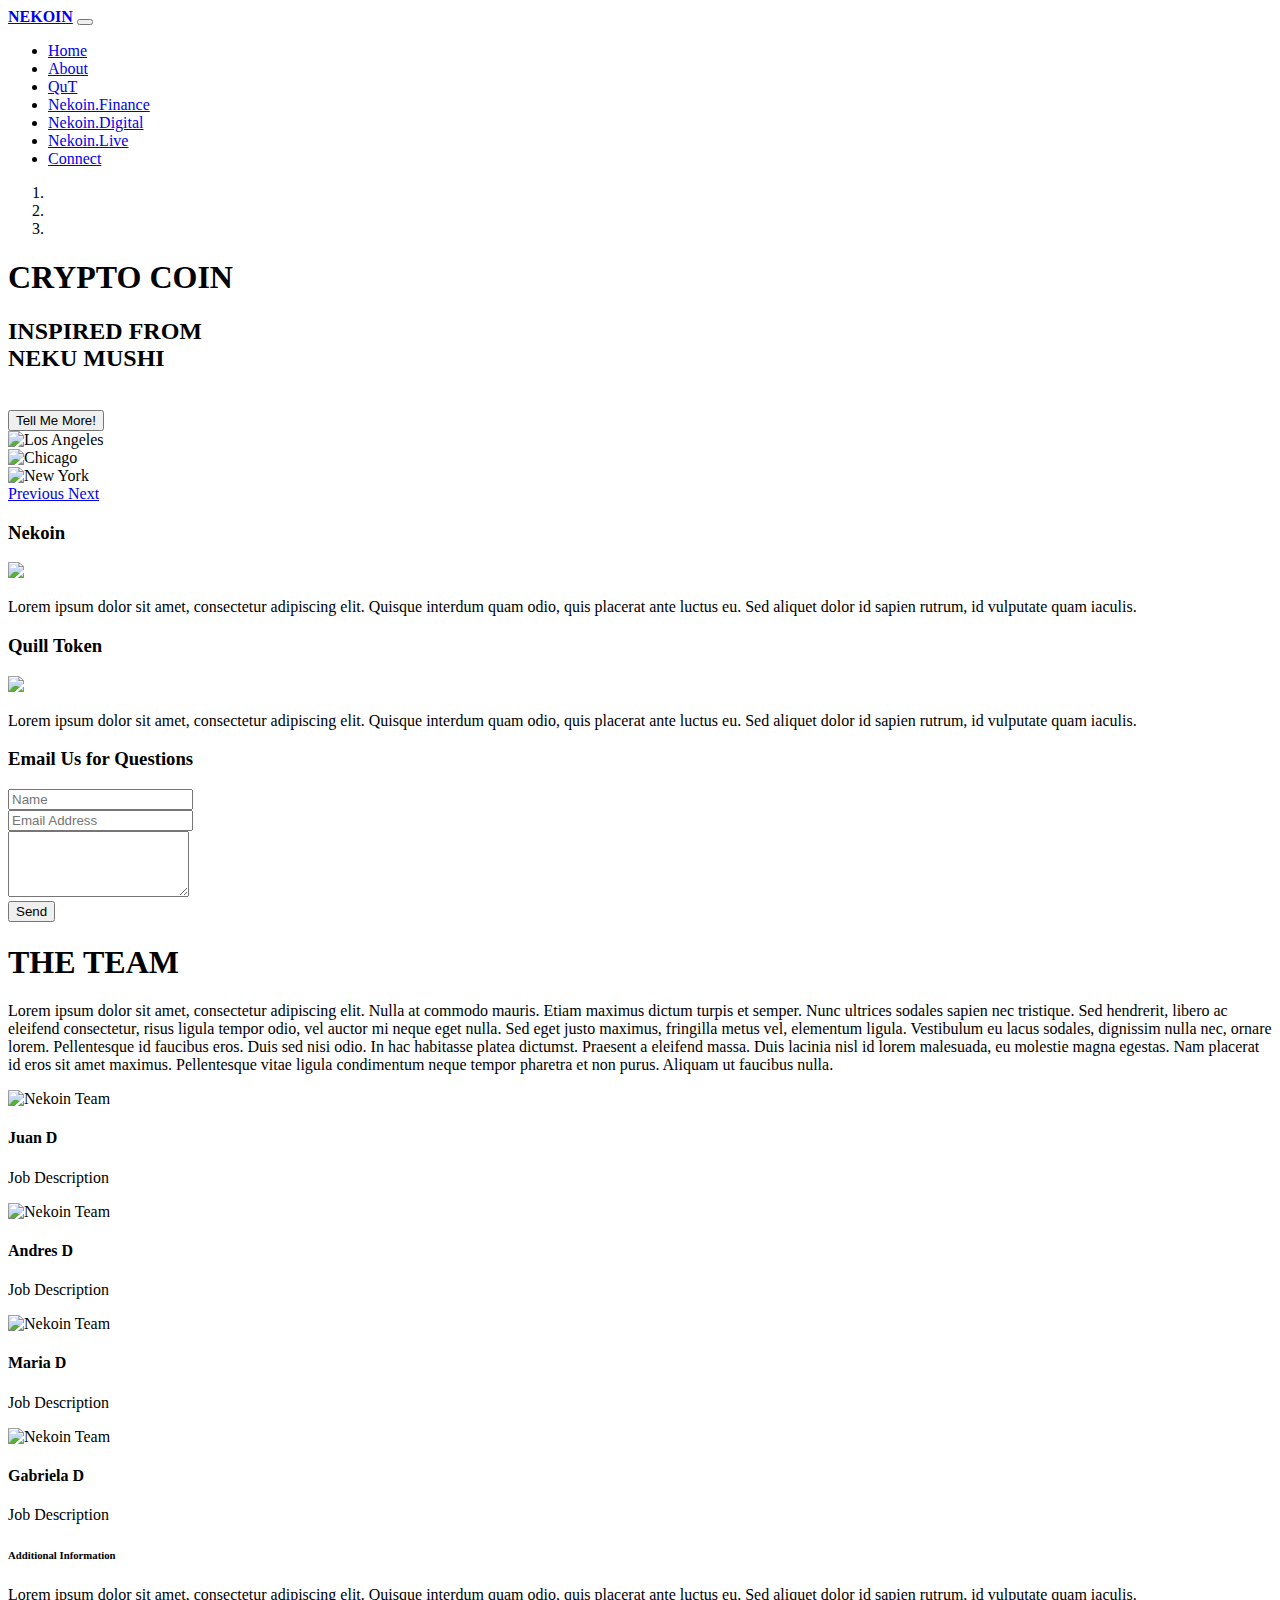
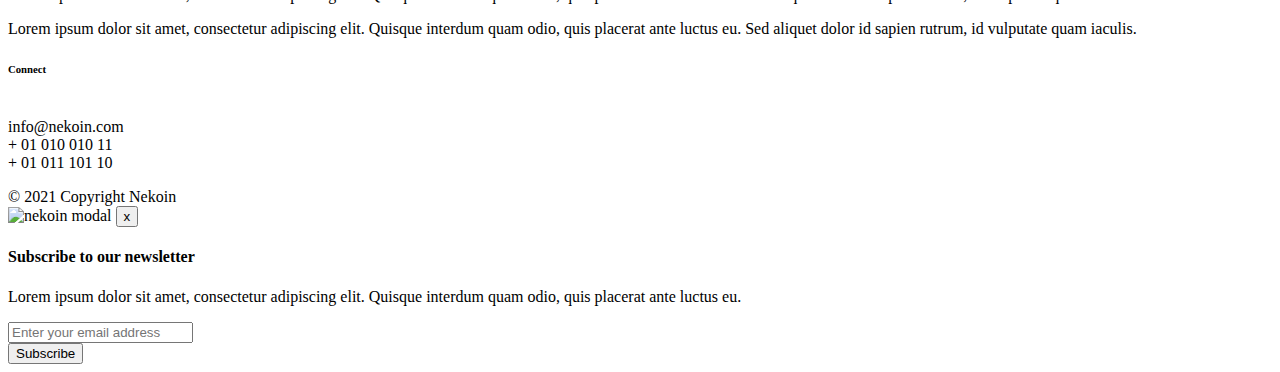
==== index.html @ 2d755fc8 "Add files via upload" ====
<!DOCTYPE html>
<html lang="en">

    <head>

        <title>Nekoin - Design Draft 1</title>
        <meta charset="utf-8">
        <meta name="viewport" content="width=device-width, initial-scale=1">
		
		<link rel="stylesheet" href="./css/bootstrap.min.css">
		<link rel="stylesheet" type="text/css" href="./css/main.css">
		<link rel="stylesheet" href="./css/font-awesome.min.css">
		<script src="./js/jquery-3.6.0.min.js"></script>
		<script src="./js/bootstrap.min.js"></script>
	
	
		
    </head>
    
    <body>

	
	<nav class="navbar navbar-expand-md">
    <a class="navbar-brand" href="#" style="font-weight:bold">NEKOIN</a>
	
    <button class="navbar-toggler navbar-dark" type="button" data-toggle="collapse" data-target="#main-navigation">
        
		<span class="navbar-toggler-icon"></span>
    </button>
	
    <div class="collapse navbar-collapse" id="main-navigation">
        <ul class="navbar-nav">
            <li class="nav-item">
                <a class="nav-link" href="#">Home</a>
            </li>
            <li class="nav-item">
                <a class="nav-link" href="#about">About</a>
            </li>
			 <li class="nav-item">
                <a class="nav-link" href="#">QuT</a>
            </li>
			 <li class="nav-item">
                <a class="nav-link" href="#">Nekoin.Finance</a>
            </li>
			
			 <li class="nav-item">
                <a class="nav-link" href="#">Nekoin.Digital</a>
            </li>
			
				 <li class="nav-item">
                <a class="nav-link" href="#">Nekoin.Live</a>
            </li>
			
			
            <li class="nav-item">
                <a class="nav-link" href="#connect">Connect</a>
            </li>
        </ul>
    </div>
	</nav>
	
	<header >
	<div class="container-fluid">

  <div id="myCarousel" class="carousel slide" data-ride="carousel">
  
    <!-- Indicators -->
    <ol class="carousel-indicators">
      <li data-target="#myCarousel" data-slide-to="0" class="active"></li>
      <li data-target="#myCarousel" data-slide-to="1"></li>
      <li data-target="#myCarousel" data-slide-to="2"></li>
    </ol>

    <!-- Wrapper for slides -->
    <div class="carousel-inner">

      <div class="carousel-item active">
	  	<div class="description">
    <h1>CRYPTO COIN</h1>
    <H2>INSPIRED FROM<BR>NEKU MUSHI</H2><br>
	
	<button class="btn btn-outline-secondary btn-lg">Tell Me More!</button>
	</div>

	  
        <img src="img/Nekoin1.jpg" alt="Los Angeles" style="width:100%;">
        
      </div>

      <div class="carousel-item">
        <img src="img/Nekoin2.jpg" alt="Chicago" style="width:100%;">
        
      </div>
    
      <div class="carousel-item">
        <img src="img/Nekoin3.jpg" alt="New York" style="width:100%;">
       
      </div>
  
    </div>

    <!-- Left and right controls -->
    <a class=" carousel-control-prev" href="#myCarousel" data-slide="prev">
      <span class="arrow fa-chevron-left "></span> 
      <span class="sr-only">Previous</span>
    </a>
    <a class="carousel-control-next" href="#myCarousel" data-slide="next">
      <span class="arrow fa-chevron-right "></span>
      <span class="sr-only">Next</span>
    </a>
  </div>
  
</div>
	
	
	

	
	</header>
	
	
	
	
	<div class="container features">
    
	
	<div class="row">

        <div class="col-lg-4 col-md-4 col-sm-12">
            <h3 class="feature-title">Nekoin</h3>
            <img src="img/column-1.jpg" class="img-fluid">
            <p>Lorem ipsum dolor sit amet, consectetur adipiscing elit. Quisque interdum quam odio, quis placerat ante luctus eu. Sed aliquet dolor id sapien rutrum, id vulputate quam iaculis.</p>
        </div>
        
        <div class="col-lg-4 col-md-4 col-sm-12">
            <h3 class="feature-title">Quill Token</h3>
            <img src="img/column-2.jpg" class="img-fluid">
            <p>Lorem ipsum dolor sit amet, consectetur adipiscing elit. Quisque interdum quam odio, quis placerat ante luctus eu. Sed aliquet dolor id sapien rutrum, id vulputate quam iaculis.</p>
        </div>
        
        <div class="col-lg-4 col-md-4 col-sm-12">
   
		<h3 class="feature-title">Email Us for Questions</h3>
		<div class="form-group">
		<input type="text" class="form-control" placeholder="Name" name="">
		</div>
	
		<div class="form-group">
		<input type="email" class="form-control" placeholder="Email Address" name="email">
		</div>
		
		<div class="form-group">
		<textarea class="form-control" rows="4"></textarea>
		</div>
		<input type="submit" class="btn custombtn btn-block" value="Send" name="">
   
   
        </div>
		
			

    </div>
	
	
	
	
	
	
	</div>
	<div class="background">
    	<div class ="sectiontitle" id ="about"><H1> THE TEAM <H2></div>
		<div class="team_description"> <p>Lorem ipsum dolor sit amet, consectetur adipiscing elit. Nulla at commodo mauris. Etiam maximus dictum turpis et semper. Nunc ultrices sodales sapien nec tristique. Sed hendrerit, libero ac eleifend consectetur, risus ligula tempor odio, vel auctor mi neque eget nulla. Sed eget justo maximus, fringilla metus vel, elementum ligula. Vestibulum eu lacus sodales, dignissim nulla nec, ornare lorem. Pellentesque id faucibus eros. Duis sed nisi odio. In hac habitasse platea dictumst. Praesent a eleifend massa. Duis lacinia nisl id lorem malesuada, eu molestie magna egestas. Nam placerat id eros sit amet maximus. Pellentesque vitae ligula condimentum neque tempor pharetra et non purus. Aliquam ut faucibus nulla. </p></div>
	<div class="container team">
	
        <div class="row">
        

<div class="card col-lg-3 col-md-3 col-sm-4 text-center">
    <img class="card-img-top rounded-circle" src="img/team-image-1.png" alt="Nekoin Team">
    <div class="card-body">
        <h4 class="card-title">Juan D</h4>
        <p class="card-text">Job Description</p>
    </div>
</div>

<div class="card col-lg-3 col-md-3 col-sm-4 text-center">
    <img class="card-img-top rounded-circle" src="img/team-image-2.png" alt="Nekoin Team">
    <div class="card-body">
        <h4 class="card-title">Andres D</h4>
        <p class="card-text">Job Description</p>
    </div>
</div>

<div class="card col-lg-3 col-md-3 col-sm-4 text-center">
    <img class="card-img-top rounded-circle" src="img/team-image-3.png" alt="Nekoin Team">
    <div class="card-body">
        <h4 class="card-title">Maria D</h4>
        <p class="card-text">Job Description</p>
    </div>
</div>
	
<div class="card col-lg-3 col-md-3 col-sm-4 text-center">
    <img class="card-img-top rounded-circle" src="img/team-image-4.png" alt="Nekoin Team">
    <div class="card-body">
        <h4 class="card-title">Gabriela D</h4>
        <p class="card-text">Job Description</p>
    </div>
</div>
	
    </div>
    </div>
	</div>
	
	<footer class="page-footer">
    <div class="container">
        <div class="row">
            <div class="col-lg-8 col-md-8 col-sm-12">
                <h6 class="text-uppercase font-weight-bold">Additional Information</h6>
                <p>Lorem ipsum dolor sit amet, consectetur adipiscing elit. Quisque interdum quam odio, quis placerat ante luctus eu. Sed aliquet dolor id sapien rutrum, id vulputate quam iaculis.</p>
                <p>Lorem ipsum dolor sit amet, consectetur adipiscing elit. Quisque interdum quam odio, quis placerat ante luctus eu. Sed aliquet dolor id sapien rutrum, id vulputate quam iaculis.</p>
        </div>
        <div class="col-lg-4 col-md-4 col-sm-12">
            <h6 class="text-uppercase font-weight-bold" id= "connect">Connect</h6>
            <p><a href="#" class="so fa fa-facebook"></a>  <a href="#" class="so fa fa-twitter"></a> <a href="#" class="so fa fa-linkedin"></a>
            <br/>info@nekoin.com
            <br/>+ 01 010 010 11
            <br/>+ 01 011 101 10</p>
        </div>
    <div>
    <div class="footer-copyright text-center">© 2021 Copyright Nekoin</div>
	</footer>

	<script src="./js/main.js"></script>
	
	<div id="nekoin-modal" class="modal fade">
    <div class="modal-dialog modal-lg modal-dialog-centered">
        <div class="modal-content">

			<div class="modal-header">
    <img class="rounded-circle mx-auto" src="img/mail_icon.png" alt="nekoin modal">
    <button type="button" class="close" data-dismiss="modal" aria-label="close">
        <span>x</span>
    </button>
	</div>
			<div class="modal-body text-center">
    <h4>Subscribe to our newsletter</h4>
    <p>Lorem ipsum dolor sit amet, consectetur adipiscing elit. Quisque interdum quam odio, quis placerat ante luctus eu.</p>
    <div class="input-group">
        <input type="email" class="form-control" placeholder="Enter your email address" name="email">
        <div class="input-group-append">
            <input type="submit" class="btn" value="Subscribe">
        </div>
    </div>
	</div>
		
		
        </div>
    </div>
	</div>
	

	

	
    </body>


</html>
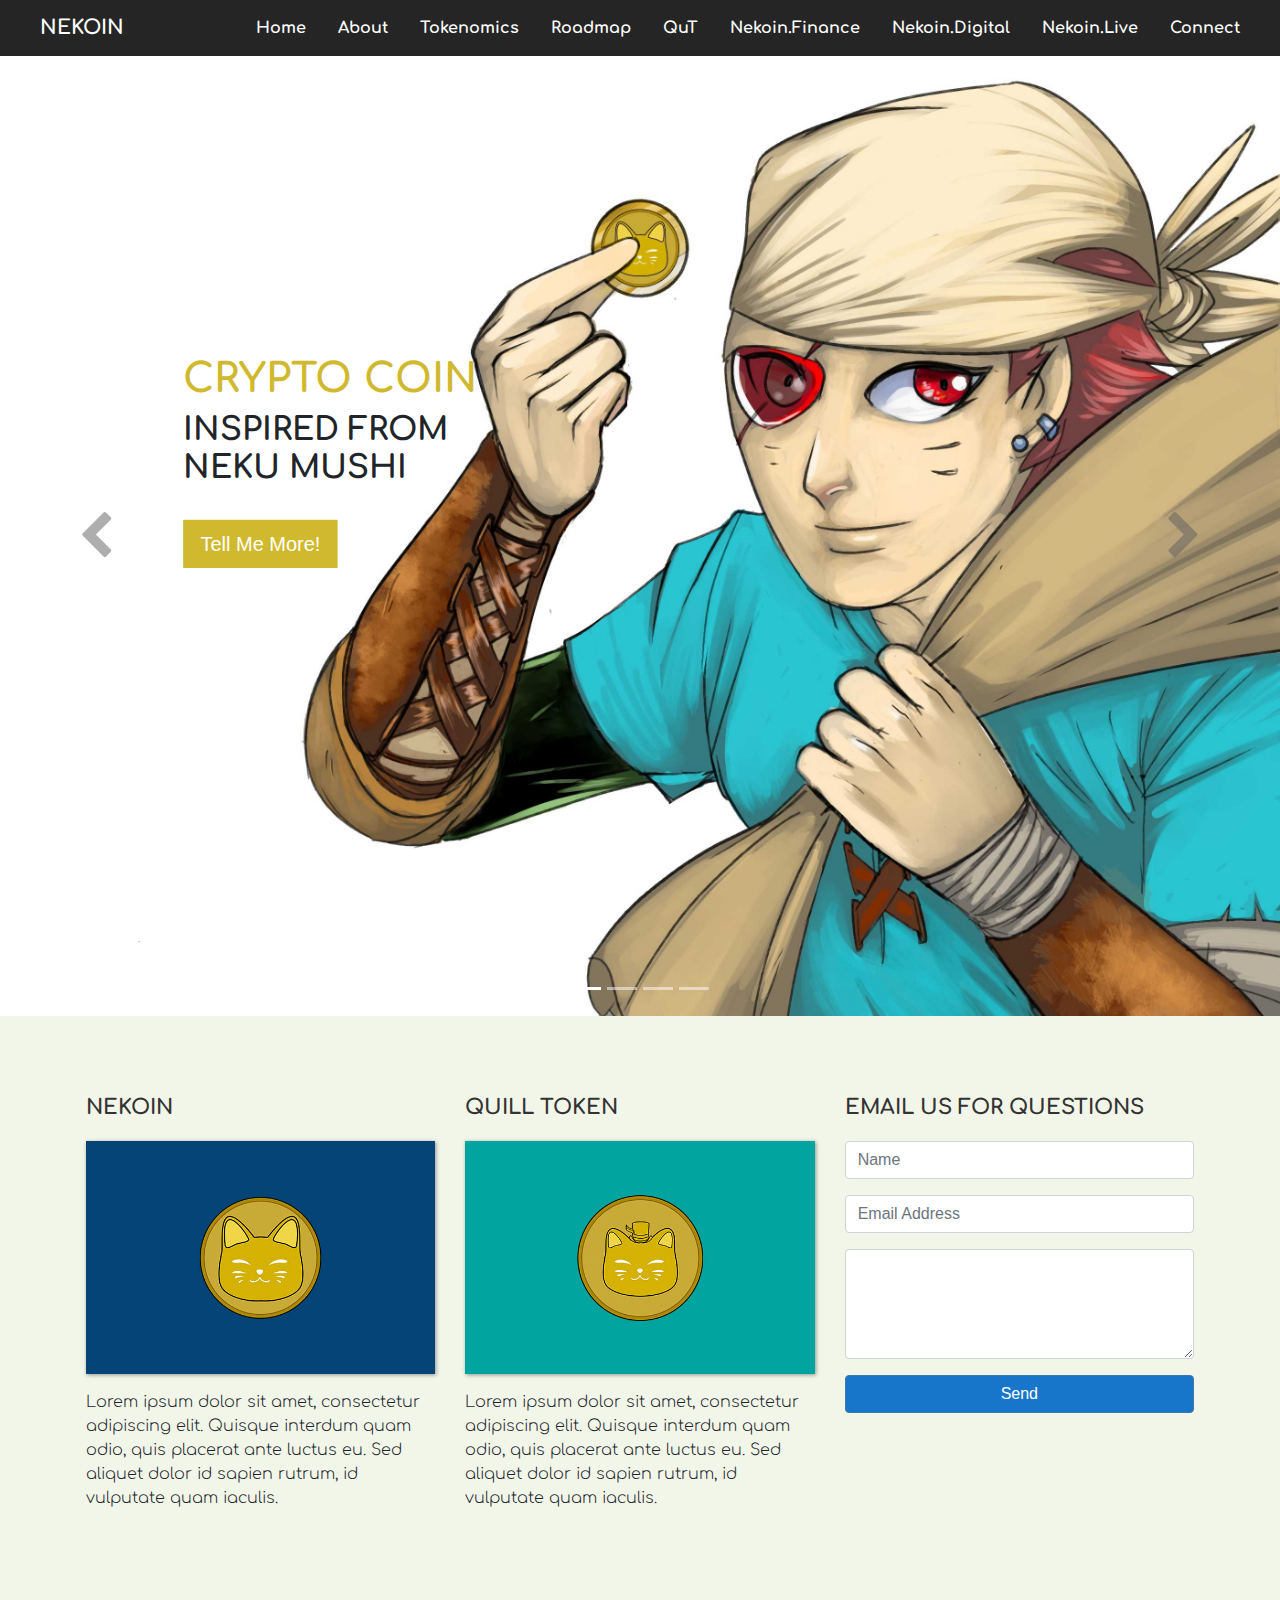
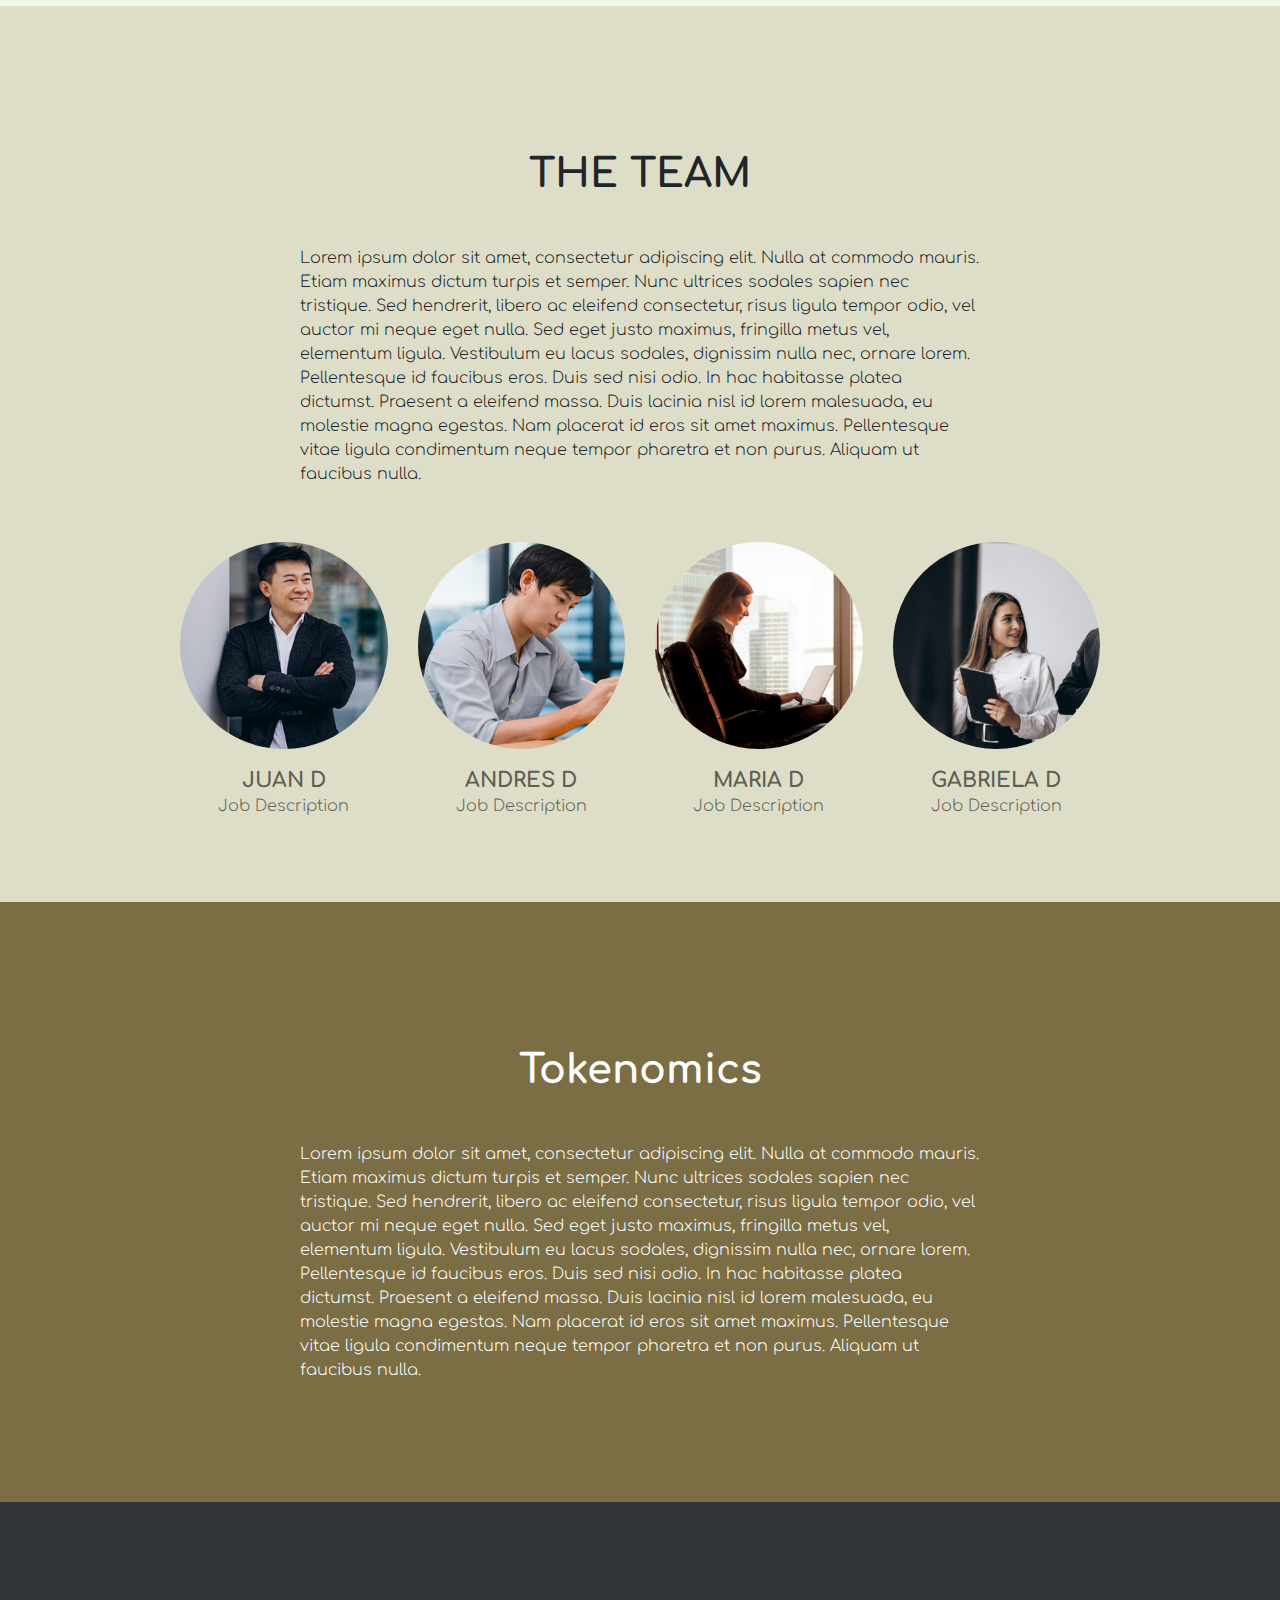
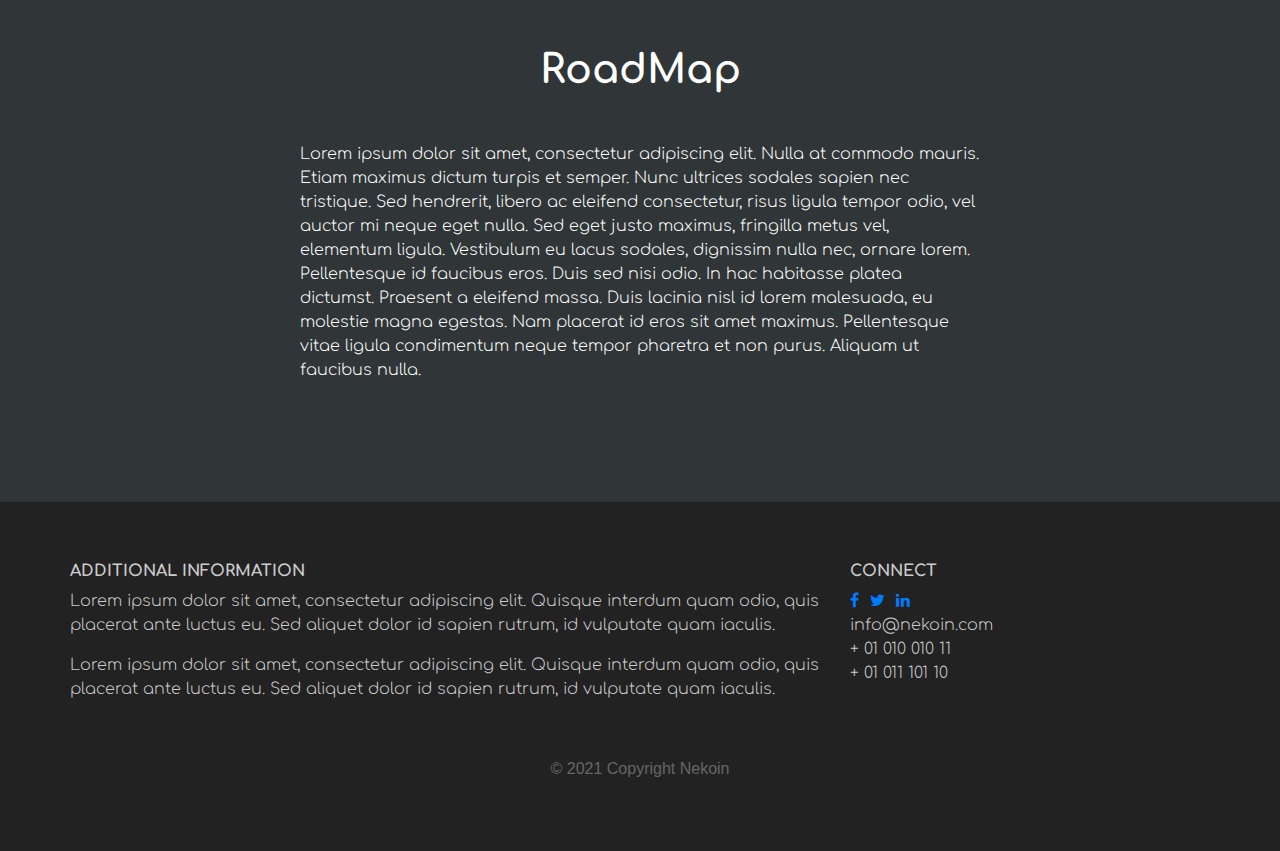
==== commit 5d63eb90: "Add files via upload" ====
--- a/index.html
+++ b/index.html
@@ -36,19 +36,26 @@
             <li class="nav-item">
                 <a class="nav-link" href="#about">About</a>
             </li>
+			<li class="nav-item">
+                <a class="nav-link" href="#tokenomics">Tokenomics</a>
+            </li>
+			   <li class="nav-item">
+                <a class="nav-link" href="#roadmap">Roadmap</a>
+            </li>
+			
 			 <li class="nav-item">
-                <a class="nav-link" href="#">QuT</a>
+                <a class="nav-link" href="./QuT.html">QuT</a>
             </li>
 			 <li class="nav-item">
-                <a class="nav-link" href="#">Nekoin.Finance</a>
+                <a class="nav-link" href="./Nekoin.finance.html">Nekoin.Finance</a>
             </li>
 			
 			 <li class="nav-item">
-                <a class="nav-link" href="#">Nekoin.Digital</a>
+                <a class="nav-link" href="./Nekoin.digital.html">Nekoin.Digital</a>
             </li>
 			
 				 <li class="nav-item">
-                <a class="nav-link" href="#">Nekoin.Live</a>
+                <a class="nav-link" href="./Nekoin.live.html">Nekoin.Live</a>
             </li>
 			
 			
@@ -69,6 +76,8 @@
       <li data-target="#myCarousel" data-slide-to="0" class="active"></li>
       <li data-target="#myCarousel" data-slide-to="1"></li>
       <li data-target="#myCarousel" data-slide-to="2"></li>
+	  <li data-target="#myCarousel" data-slide-to="3"></li>
+
     </ol>
 
     <!-- Wrapper for slides -->
@@ -93,6 +102,10 @@
       </div>
     
       <div class="carousel-item">
+        <img src="img/Nekoin3.jpg" alt="New York" style="width:100%;">
+       
+      </div>
+	        <div class="carousel-item">
         <img src="img/Nekoin3.jpg" alt="New York" style="width:100%;">
        
       </div>
@@ -167,58 +180,83 @@
 	
 	
 	</div>
+	
 	<div class="background">
-    	<div class ="sectiontitle" id ="about"><H1> THE TEAM <H2></div>
-		<div class="team_description"> <p>Lorem ipsum dolor sit amet, consectetur adipiscing elit. Nulla at commodo mauris. Etiam maximus dictum turpis et semper. Nunc ultrices sodales sapien nec tristique. Sed hendrerit, libero ac eleifend consectetur, risus ligula tempor odio, vel auctor mi neque eget nulla. Sed eget justo maximus, fringilla metus vel, elementum ligula. Vestibulum eu lacus sodales, dignissim nulla nec, ornare lorem. Pellentesque id faucibus eros. Duis sed nisi odio. In hac habitasse platea dictumst. Praesent a eleifend massa. Duis lacinia nisl id lorem malesuada, eu molestie magna egestas. Nam placerat id eros sit amet maximus. Pellentesque vitae ligula condimentum neque tempor pharetra et non purus. Aliquam ut faucibus nulla. </p></div>
+    
+	<div class ="sectiontitle" id ="about"><H1> THE TEAM <H2></div>
+	<div class="team_description"> <p>Lorem ipsum dolor sit amet, consectetur adipiscing elit. Nulla at commodo mauris. Etiam maximus dictum turpis et semper. Nunc ultrices sodales sapien nec tristique. Sed hendrerit, libero ac eleifend consectetur, risus ligula tempor odio, vel auctor mi neque eget nulla. Sed eget justo maximus, fringilla metus vel, elementum ligula. Vestibulum eu lacus sodales, dignissim nulla nec, ornare lorem. Pellentesque id faucibus eros. Duis sed nisi odio. In hac habitasse platea dictumst. Praesent a eleifend massa. Duis lacinia nisl id lorem malesuada, eu molestie magna egestas. Nam placerat id eros sit amet maximus. Pellentesque vitae ligula condimentum neque tempor pharetra et non purus. Aliquam ut faucibus nulla. </p></div>
+	
 	<div class="container team">
 	
-        <div class="row">
-        
-
-<div class="card col-lg-3 col-md-3 col-sm-4 text-center">
+    <div class="row">
+        
+
+	<div class="card col-lg-3 col-md-3 col-sm-4 text-center">
     <img class="card-img-top rounded-circle" src="img/team-image-1.png" alt="Nekoin Team">
     <div class="card-body">
         <h4 class="card-title">Juan D</h4>
         <p class="card-text">Job Description</p>
     </div>
-</div>
-
-<div class="card col-lg-3 col-md-3 col-sm-4 text-center">
+	</div>
+
+	<div class="card col-lg-3 col-md-3 col-sm-4 text-center">
     <img class="card-img-top rounded-circle" src="img/team-image-2.png" alt="Nekoin Team">
     <div class="card-body">
         <h4 class="card-title">Andres D</h4>
         <p class="card-text">Job Description</p>
     </div>
-</div>
-
-<div class="card col-lg-3 col-md-3 col-sm-4 text-center">
+	</div>
+
+	<div class="card col-lg-3 col-md-3 col-sm-4 text-center">
     <img class="card-img-top rounded-circle" src="img/team-image-3.png" alt="Nekoin Team">
     <div class="card-body">
         <h4 class="card-title">Maria D</h4>
         <p class="card-text">Job Description</p>
     </div>
-</div>
-	
-<div class="card col-lg-3 col-md-3 col-sm-4 text-center">
+	</div>
+	
+	
+	<div class="card col-lg-3 col-md-3 col-sm-4 text-center">
     <img class="card-img-top rounded-circle" src="img/team-image-4.png" alt="Nekoin Team">
     <div class="card-body">
         <h4 class="card-title">Gabriela D</h4>
         <p class="card-text">Job Description</p>
     </div>
-</div>
-	
-    </div>
-    </div>
-	</div>
+	</div>
+	
+	
+    </div>
+	
+    </div>
+	</div>
+	
+	<div class="background_option2">
+    
+	<div class ="sectiontitle" id ="tokenomics"><H1> Tokenomics <H2></div>
+	<div class="team_description"> <p>Lorem ipsum dolor sit amet, consectetur adipiscing elit. Nulla at commodo mauris. Etiam maximus dictum turpis et semper. Nunc ultrices sodales sapien nec tristique. Sed hendrerit, libero ac eleifend consectetur, risus ligula tempor odio, vel auctor mi neque eget nulla. Sed eget justo maximus, fringilla metus vel, elementum ligula. Vestibulum eu lacus sodales, dignissim nulla nec, ornare lorem. Pellentesque id faucibus eros. Duis sed nisi odio. In hac habitasse platea dictumst. Praesent a eleifend massa. Duis lacinia nisl id lorem malesuada, eu molestie magna egestas. Nam placerat id eros sit amet maximus. Pellentesque vitae ligula condimentum neque tempor pharetra et non purus. Aliquam ut faucibus nulla. </p></div>
+    </div>
+	
+	<div class="background_option3">
+    
+	<div class ="sectiontitle" id ="roadmap"><H1> RoadMap <H2></div>
+	<div class="team_description"> <p>Lorem ipsum dolor sit amet, consectetur adipiscing elit. Nulla at commodo mauris. Etiam maximus dictum turpis et semper. Nunc ultrices sodales sapien nec tristique. Sed hendrerit, libero ac eleifend consectetur, risus ligula tempor odio, vel auctor mi neque eget nulla. Sed eget justo maximus, fringilla metus vel, elementum ligula. Vestibulum eu lacus sodales, dignissim nulla nec, ornare lorem. Pellentesque id faucibus eros. Duis sed nisi odio. In hac habitasse platea dictumst. Praesent a eleifend massa. Duis lacinia nisl id lorem malesuada, eu molestie magna egestas. Nam placerat id eros sit amet maximus. Pellentesque vitae ligula condimentum neque tempor pharetra et non purus. Aliquam ut faucibus nulla. </p></div>
+    </div>
+	
+	
+	
 	
 	<footer class="page-footer">
+	
     <div class="container">
+	
         <div class="row">
-            <div class="col-lg-8 col-md-8 col-sm-12">
+		
+        <div class="col-lg-8 col-md-8 col-sm-12">
                 <h6 class="text-uppercase font-weight-bold">Additional Information</h6>
                 <p>Lorem ipsum dolor sit amet, consectetur adipiscing elit. Quisque interdum quam odio, quis placerat ante luctus eu. Sed aliquet dolor id sapien rutrum, id vulputate quam iaculis.</p>
                 <p>Lorem ipsum dolor sit amet, consectetur adipiscing elit. Quisque interdum quam odio, quis placerat ante luctus eu. Sed aliquet dolor id sapien rutrum, id vulputate quam iaculis.</p>
         </div>
+		
         <div class="col-lg-4 col-md-4 col-sm-12">
             <h6 class="text-uppercase font-weight-bold" id= "connect">Connect</h6>
             <p><a href="#" class="so fa fa-facebook"></a>  <a href="#" class="so fa fa-twitter"></a> <a href="#" class="so fa fa-linkedin"></a>
@@ -226,35 +264,44 @@
             <br/>+ 01 010 010 11
             <br/>+ 01 011 101 10</p>
         </div>
-    <div>
+		
+		</div>
+		
+	</div>
+	
     <div class="footer-copyright text-center">© 2021 Copyright Nekoin</div>
+	
 	</footer>
 
+	
 	<script src="./js/main.js"></script>
+	
 	
 	<div id="nekoin-modal" class="modal fade">
     <div class="modal-dialog modal-lg modal-dialog-centered">
-        <div class="modal-content">
-
-			<div class="modal-header">
+    <div class="modal-content">
+
+	<div class="modal-header">
     <img class="rounded-circle mx-auto" src="img/mail_icon.png" alt="nekoin modal">
     <button type="button" class="close" data-dismiss="modal" aria-label="close">
         <span>x</span>
     </button>
 	</div>
-			<div class="modal-body text-center">
+	
+	<div class="modal-body text-center">
     <h4>Subscribe to our newsletter</h4>
     <p>Lorem ipsum dolor sit amet, consectetur adipiscing elit. Quisque interdum quam odio, quis placerat ante luctus eu.</p>
     <div class="input-group">
         <input type="email" class="form-control" placeholder="Enter your email address" name="email">
         <div class="input-group-append">
             <input type="submit" class="btn" value="Subscribe">
-        </div>
-    </div>
-	</div>
-		
-		
-        </div>
+		</div>
+    </div>
+	</div>
+		
+		
+    </div>
+	
     </div>
 	</div>
 	
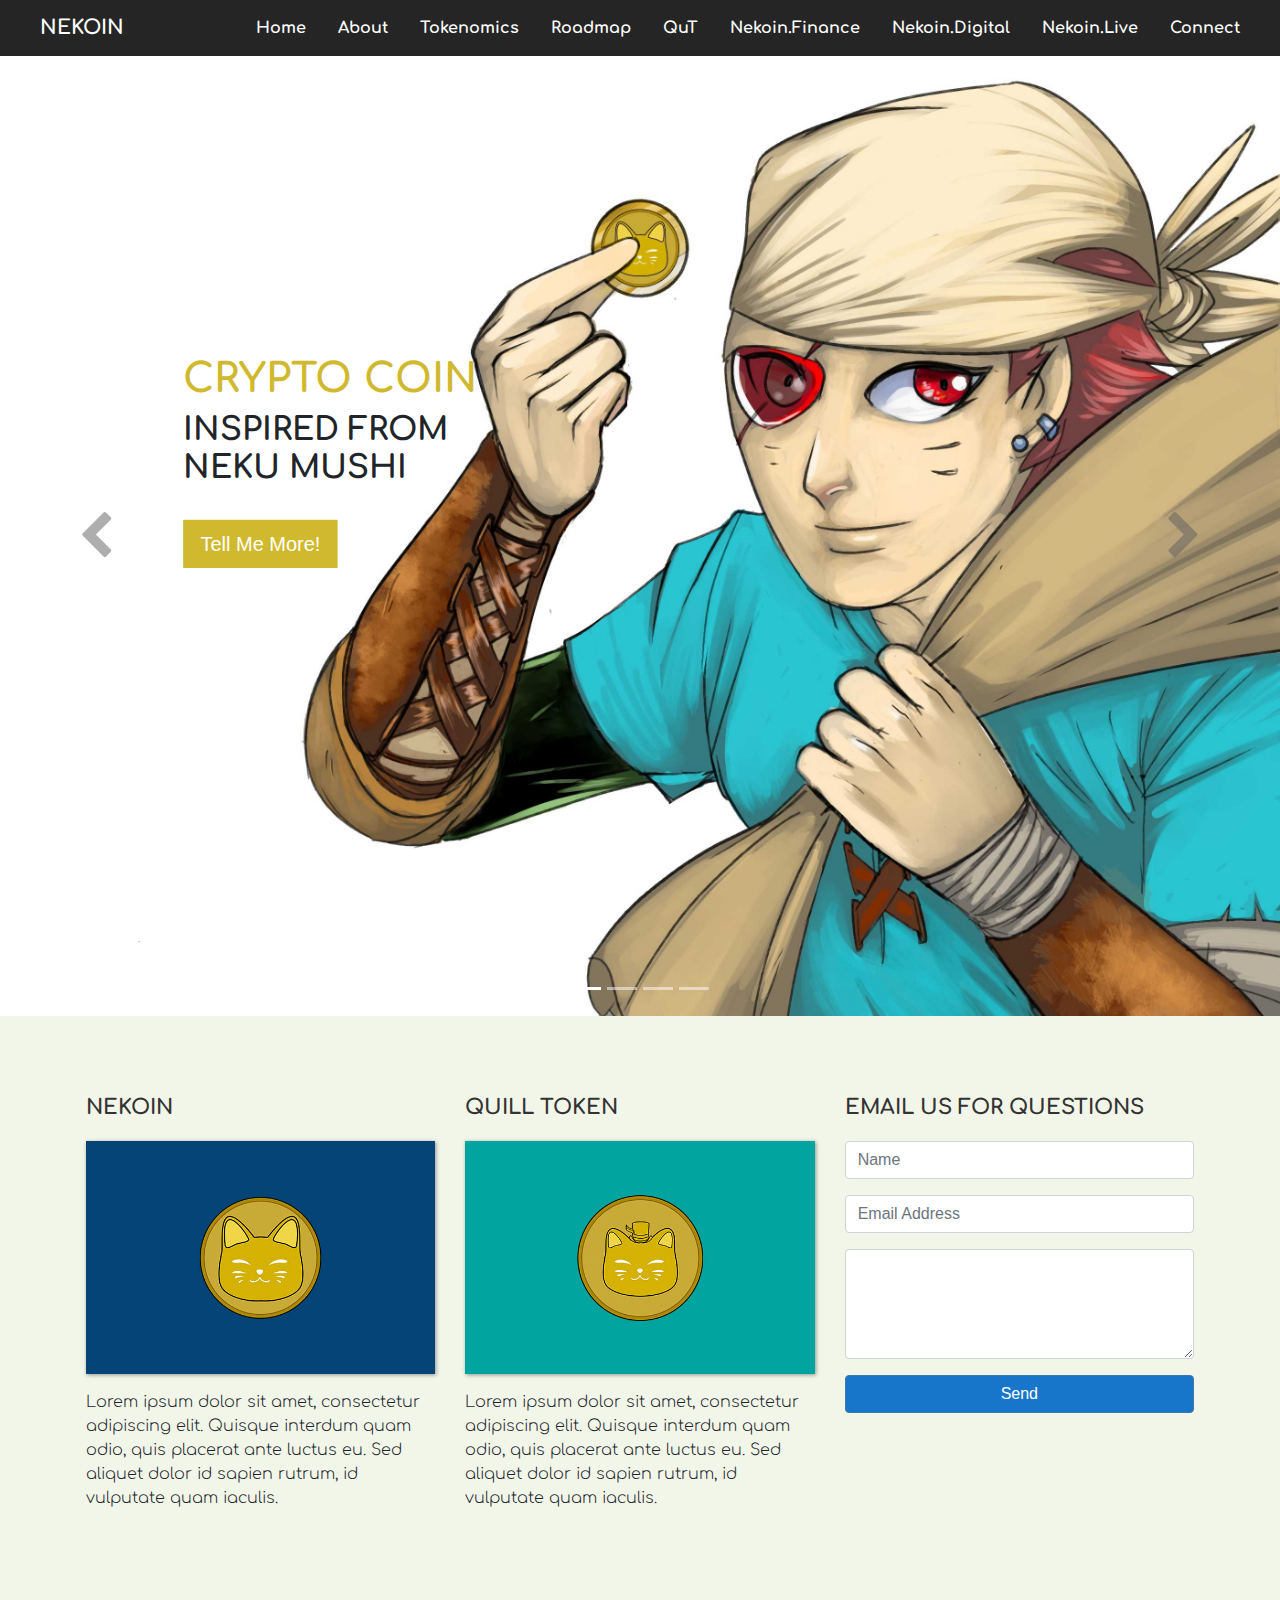
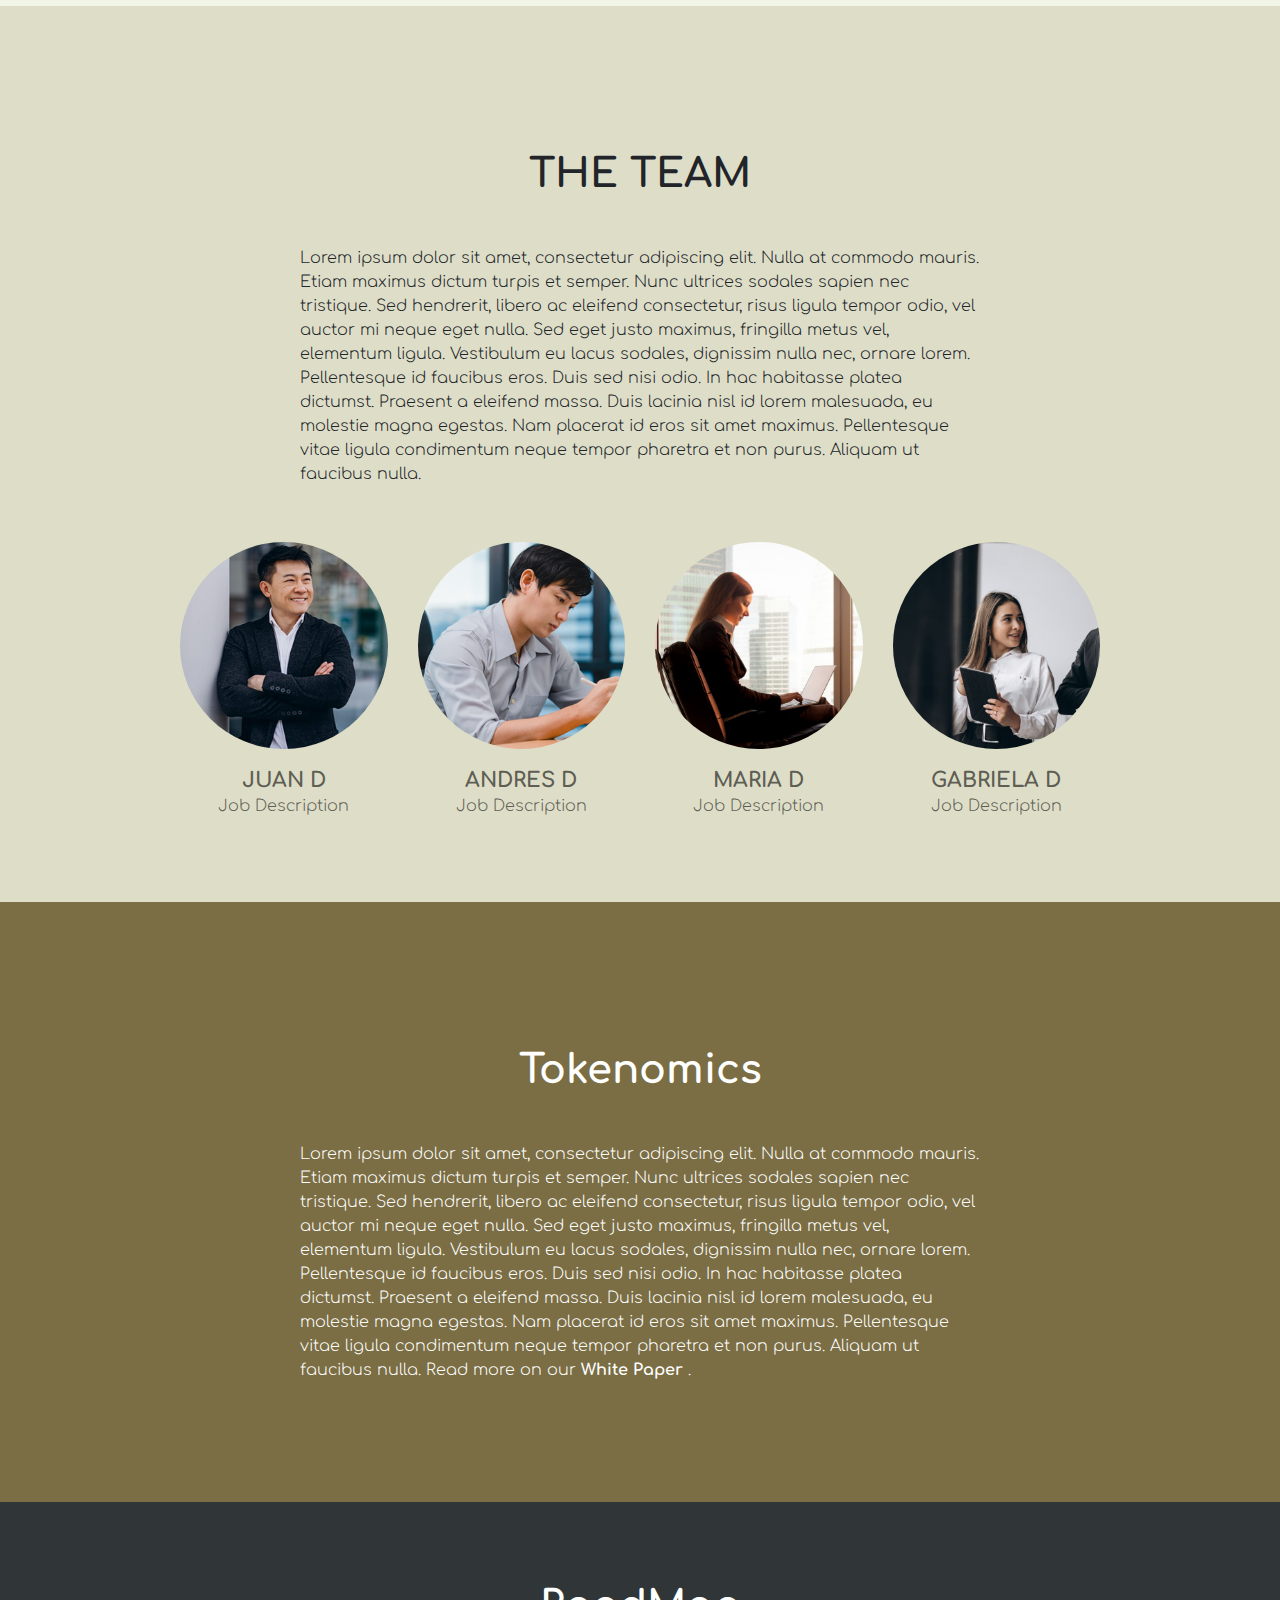
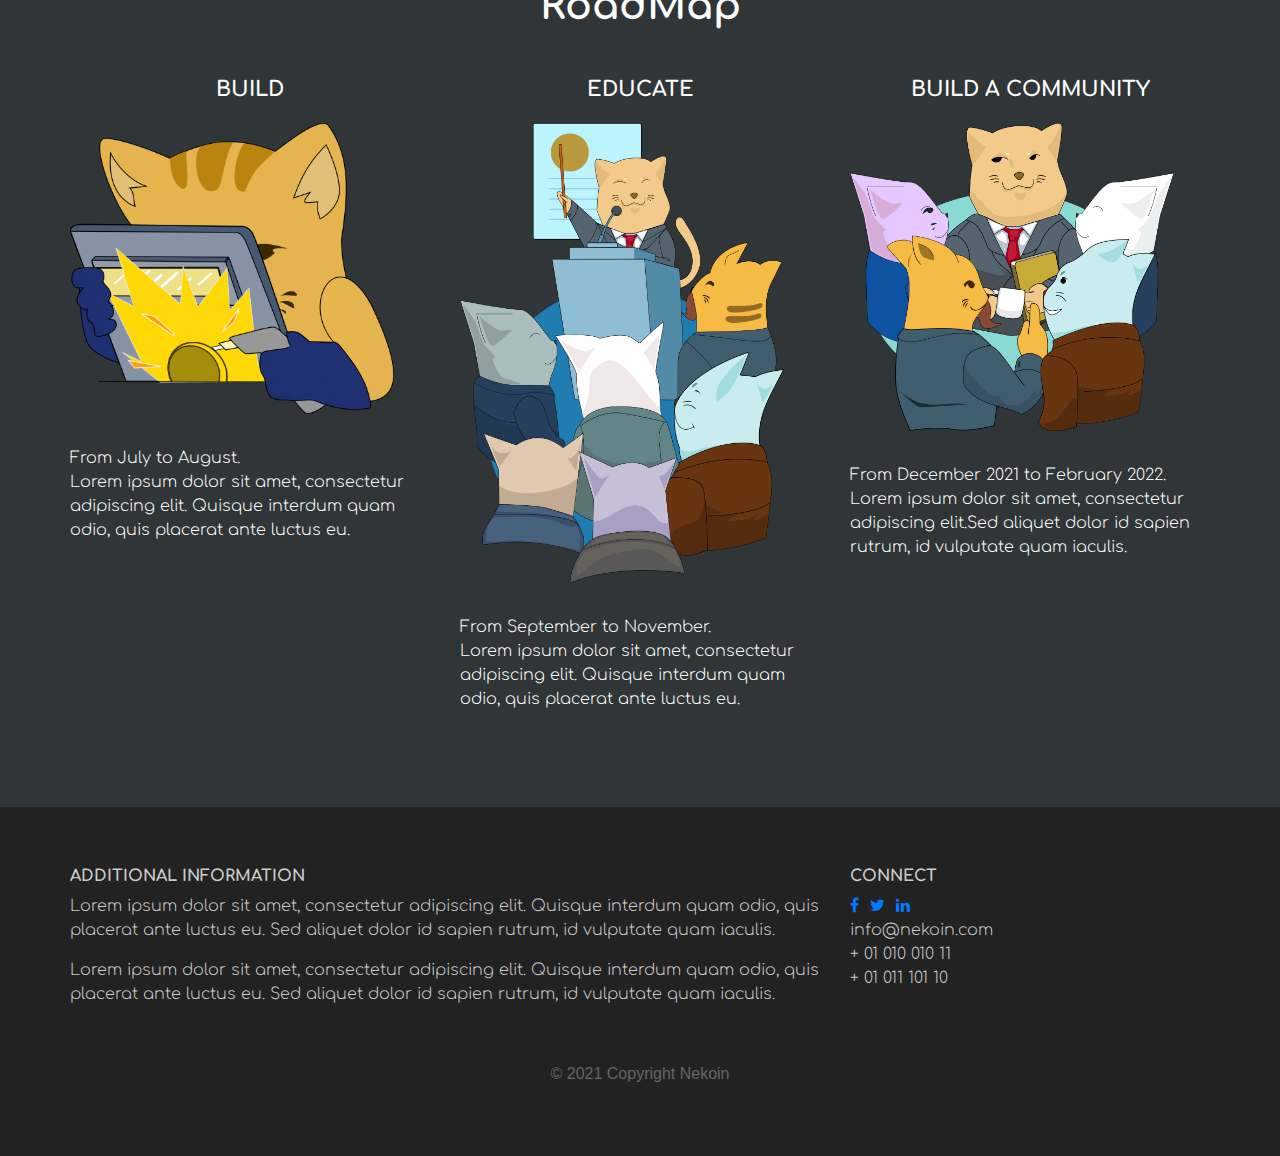
==== commit f9fe1745: "Add files via upload" ====
--- a/index.html
+++ b/index.html
@@ -106,7 +106,7 @@
        
       </div>
 	        <div class="carousel-item">
-        <img src="img/Nekoin3.jpg" alt="New York" style="width:100%;">
+        <img src="img/Nekoin4.jpg" alt="New York" style="width:100%;">
        
       </div>
   
@@ -233,14 +233,49 @@
 	<div class="background_option2">
     
 	<div class ="sectiontitle" id ="tokenomics"><H1> Tokenomics <H2></div>
-	<div class="team_description"> <p>Lorem ipsum dolor sit amet, consectetur adipiscing elit. Nulla at commodo mauris. Etiam maximus dictum turpis et semper. Nunc ultrices sodales sapien nec tristique. Sed hendrerit, libero ac eleifend consectetur, risus ligula tempor odio, vel auctor mi neque eget nulla. Sed eget justo maximus, fringilla metus vel, elementum ligula. Vestibulum eu lacus sodales, dignissim nulla nec, ornare lorem. Pellentesque id faucibus eros. Duis sed nisi odio. In hac habitasse platea dictumst. Praesent a eleifend massa. Duis lacinia nisl id lorem malesuada, eu molestie magna egestas. Nam placerat id eros sit amet maximus. Pellentesque vitae ligula condimentum neque tempor pharetra et non purus. Aliquam ut faucibus nulla. </p></div>
-    </div>
-	
-	<div class="background_option3">
-    
-	<div class ="sectiontitle" id ="roadmap"><H1> RoadMap <H2></div>
-	<div class="team_description"> <p>Lorem ipsum dolor sit amet, consectetur adipiscing elit. Nulla at commodo mauris. Etiam maximus dictum turpis et semper. Nunc ultrices sodales sapien nec tristique. Sed hendrerit, libero ac eleifend consectetur, risus ligula tempor odio, vel auctor mi neque eget nulla. Sed eget justo maximus, fringilla metus vel, elementum ligula. Vestibulum eu lacus sodales, dignissim nulla nec, ornare lorem. Pellentesque id faucibus eros. Duis sed nisi odio. In hac habitasse platea dictumst. Praesent a eleifend massa. Duis lacinia nisl id lorem malesuada, eu molestie magna egestas. Nam placerat id eros sit amet maximus. Pellentesque vitae ligula condimentum neque tempor pharetra et non purus. Aliquam ut faucibus nulla. </p></div>
-    </div>
+	<div class="team_description"> <p>Lorem ipsum dolor sit amet, consectetur adipiscing elit. Nulla at commodo mauris. Etiam maximus dictum turpis et semper. Nunc ultrices sodales sapien nec tristique. Sed hendrerit, libero ac eleifend consectetur, risus ligula tempor odio, vel auctor mi neque eget nulla. Sed eget justo maximus, fringilla metus vel, elementum ligula. Vestibulum eu lacus sodales, dignissim nulla nec, ornare lorem. Pellentesque id faucibus eros. Duis sed nisi odio. In hac habitasse platea dictumst. Praesent a eleifend massa. Duis lacinia nisl id lorem malesuada, eu molestie magna egestas. Nam placerat id eros sit amet maximus. Pellentesque vitae ligula condimentum neque tempor pharetra et non purus. Aliquam ut faucibus nulla. Read more on our <a href="#"> White Paper</a> .</p></div>
+    </div>
+	
+		
+		<div class="background_option3">
+		<div class="container">
+	
+    
+		<div class ="sectiontitle" id ="roadmap"><H1> RoadMap <H2></div>
+
+	
+		<div class="row">
+
+        <div class="col-lg-4 col-md-4 col-sm-12">
+            <h3 class="roadmap-title">BUILD</h3>
+            <img src="img/roadmap_image1.png" class="roadmap-images">
+            <p>From July to August.<br>Lorem ipsum dolor sit amet, consectetur adipiscing elit. Quisque interdum quam odio, quis placerat ante luctus eu.</p>
+        </div>
+        
+        <div class="col-lg-4 col-md-4 col-sm-12">
+            <h3 class="roadmap-title">EDUCATE</h3>
+            <img src="img/roadmap_image2.png" class="roadmap-images">
+            <p>From September to November. <br>Lorem ipsum dolor sit amet, consectetur adipiscing elit. Quisque interdum quam odio, quis placerat ante luctus eu.</p>
+        </div>
+        
+		<div class="col-lg-4 col-md-4 col-sm-12">
+            <h3 class="roadmap-title">BUILD A COMMUNITY</h3>
+            <img src="img/roadmap_image3.png" class="roadmap-images">
+            <p>From December 2021 to February 2022. <br>Lorem ipsum dolor sit amet, consectetur adipiscing elit.Sed aliquet dolor id sapien rutrum, id vulputate quam iaculis.</p>
+        </div>
+		
+			
+
+		</div>
+	
+	
+	
+	
+	
+	
+	</div>
+	</div>
+
 	
 	
 	
--- a/css/main.css
+++ b/css/main.css
@@ -183,14 +183,44 @@
 	color: #fff;
 }
 
+.background_option2  a {
+	
+	color: #fff;
+	font-weight: bold;
+	
+
+}
+
 
 
 .background_option3 {
 	
     background: #303637;
-    padding: 4em 0;
+	padding-bottom: 5em;
 	color: #fff;
 }
+
+
+
+
+
+
+.roadmap-title {
+    color: #fff;
+    font-size: 1.3rem;
+    font-weight: 700;
+    margin-bottom: 20px;
+    text-transform: uppercase;
+	text-align: center;
+}
+
+.roadmap-images {
+    
+	width: 90%;
+	height: auto;
+	padding-bottom: 2em;
+}
+
 
 
 
@@ -349,6 +379,30 @@
 	
 }
 
+.background_option3 {
+	
+    background: #303637;
+	padding-left: 5em;
+	padding-right: 5em;
+	padding-bottom: 5em;
+	color: #fff;
+}
+
+
+.roadmap-images {
+    
+	width: 60%;
+	height: auto;
+}
+
+
+
+
+
+
+
+
+
 
 .page-footer {
     padding-left: 30px;
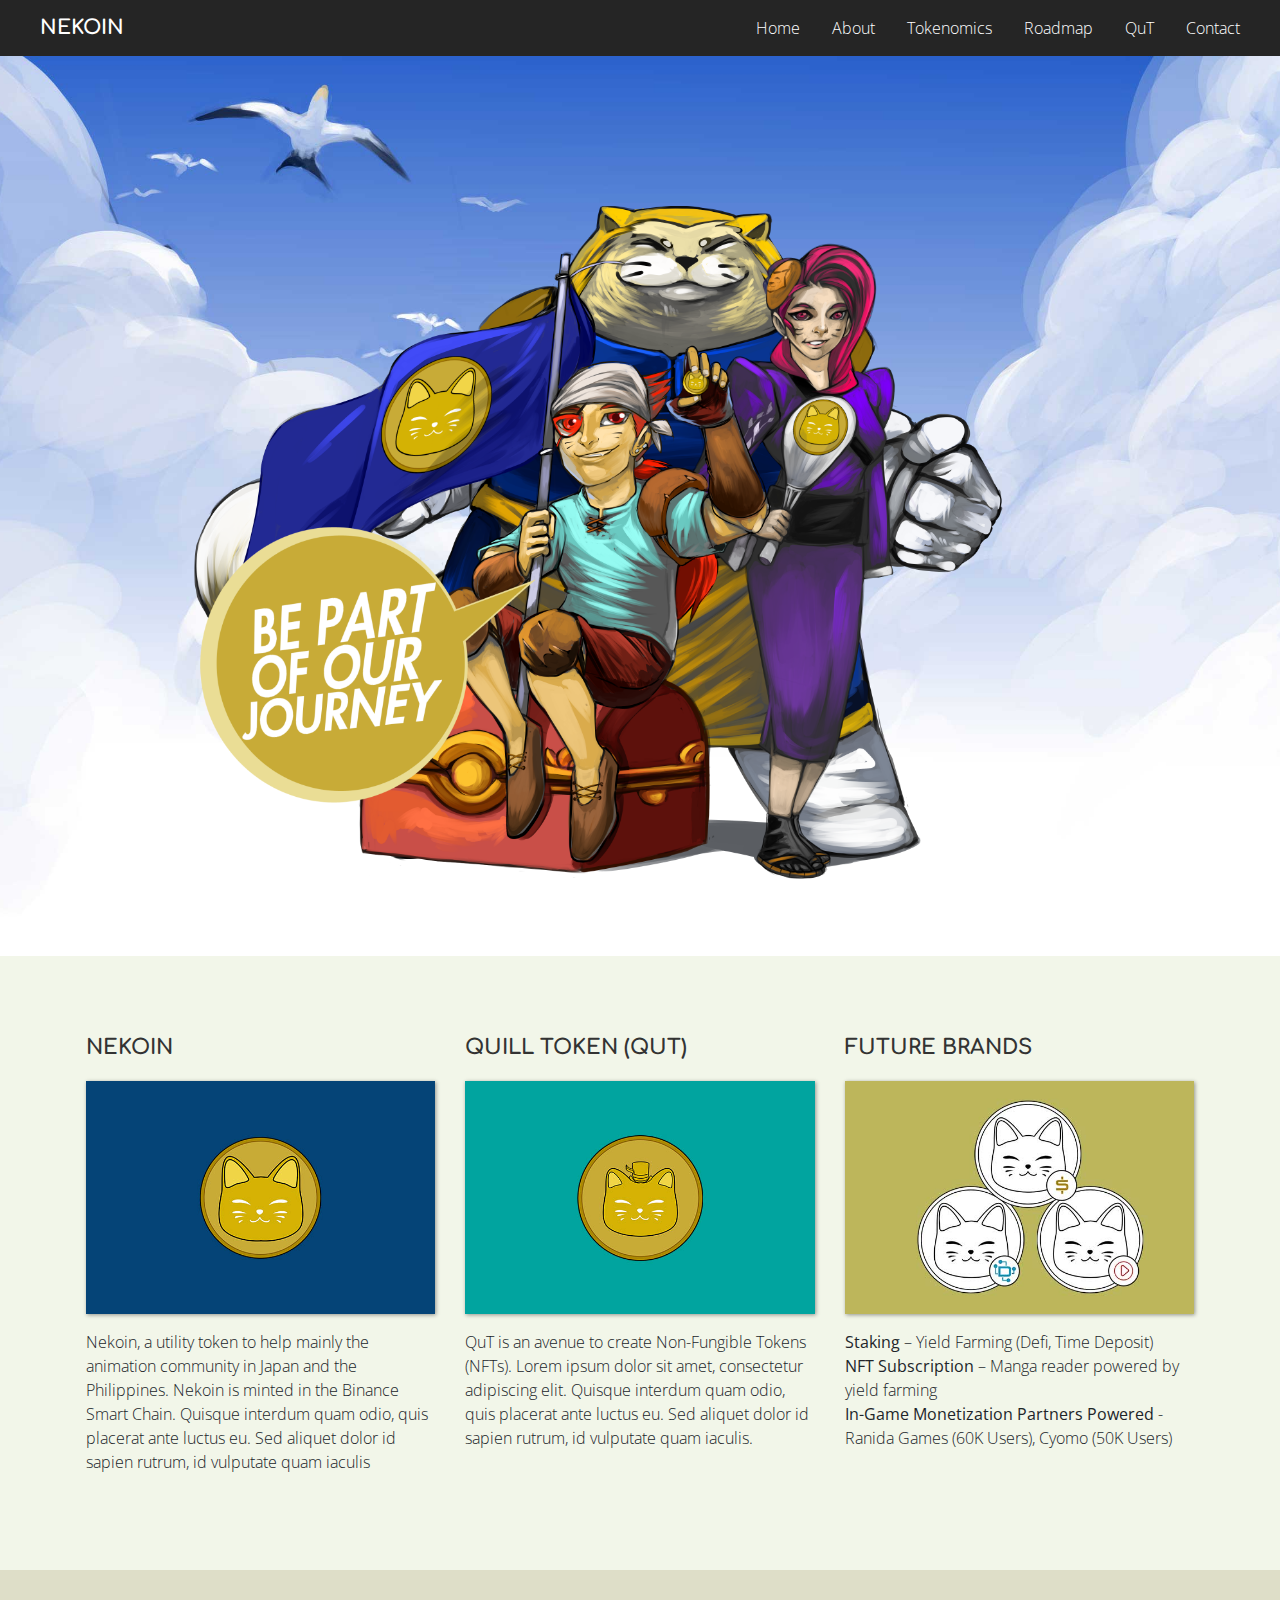
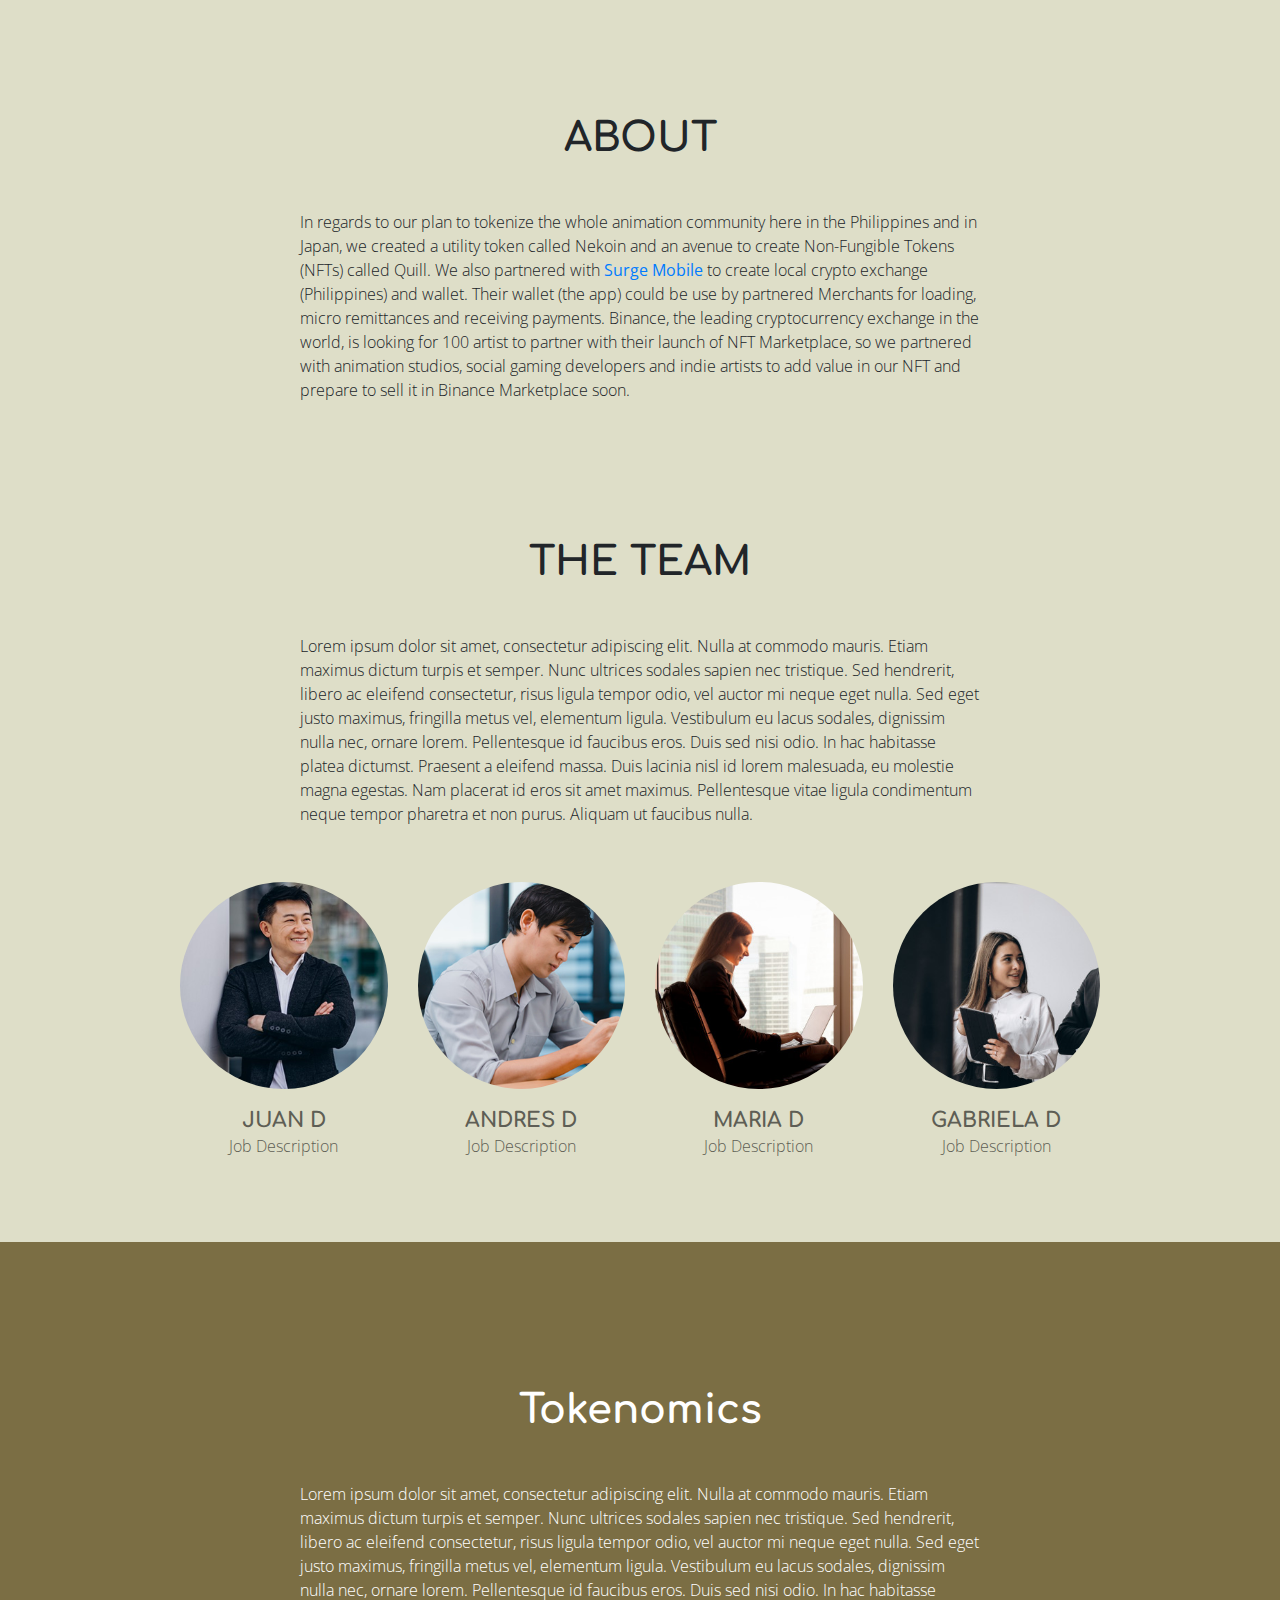
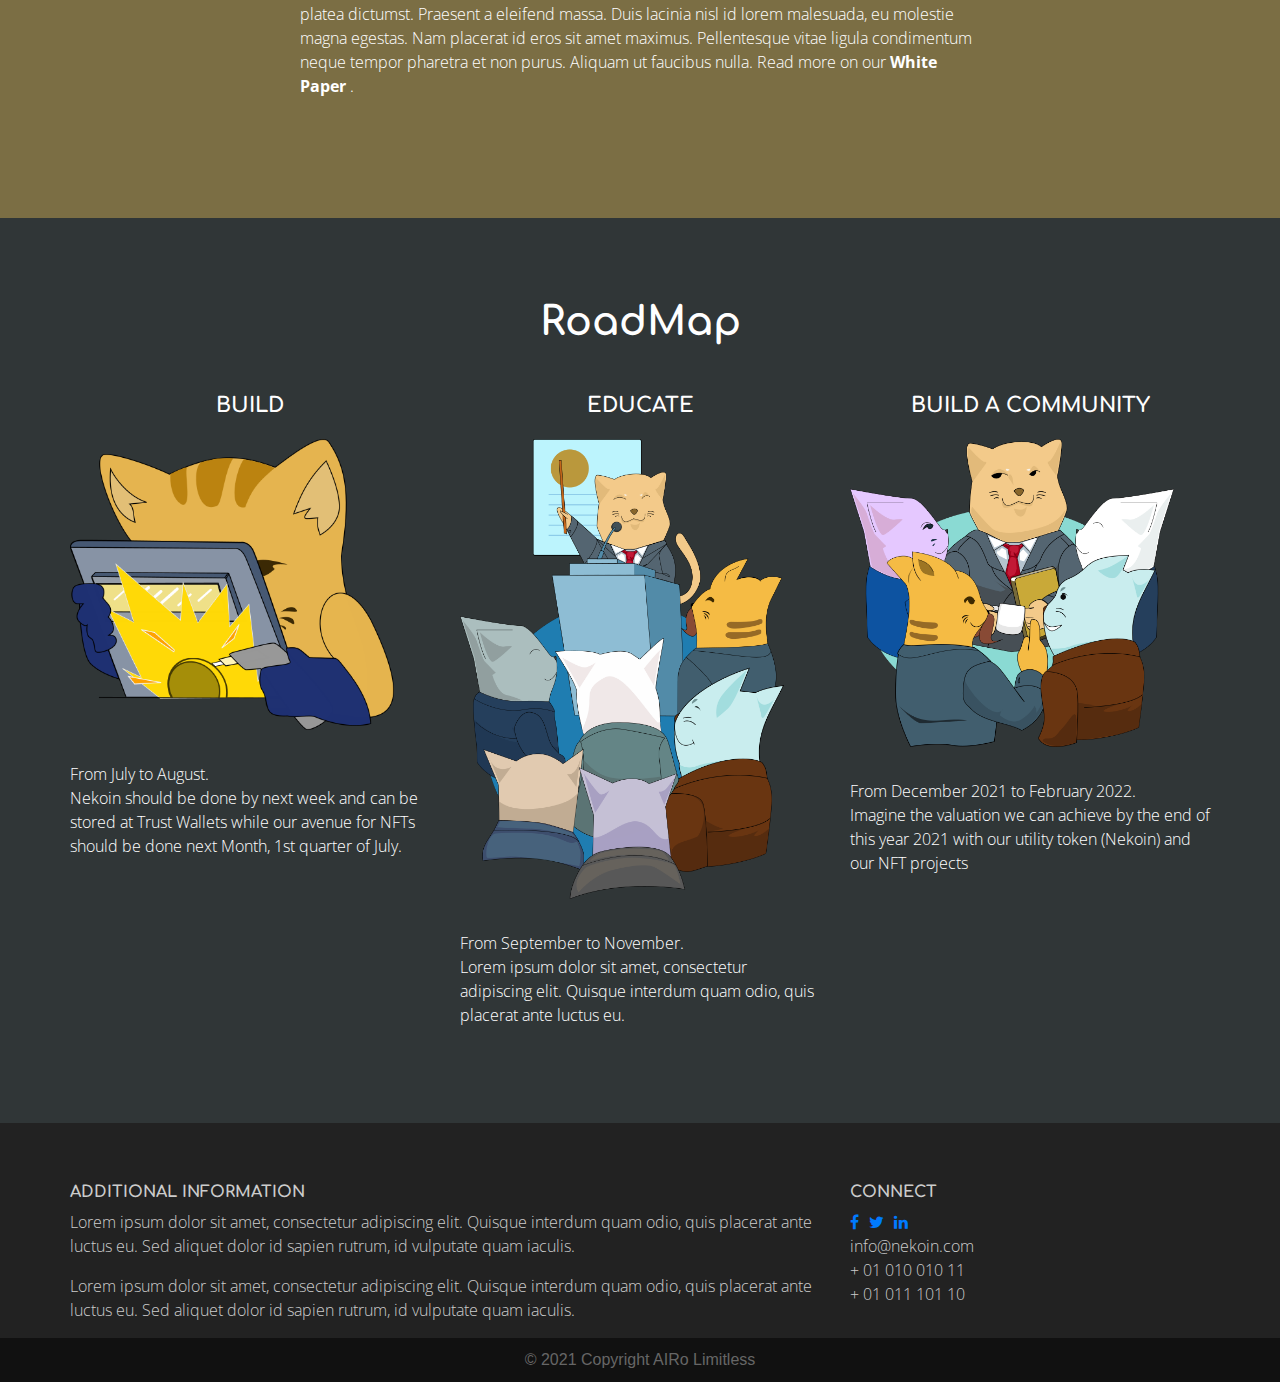
==== commit 18a94efc: "Add files via upload" ====
--- a/index.html
+++ b/index.html
@@ -10,6 +10,9 @@
 		<link rel="stylesheet" href="./css/bootstrap.min.css">
 		<link rel="stylesheet" type="text/css" href="./css/main.css">
 		<link rel="stylesheet" href="./css/font-awesome.min.css">
+		<link rel="stylesheet" type="text/css" href="//fonts.googleapis.com/css?family=Open+Sans" />
+		
+		
 		<script src="./js/jquery-3.6.0.min.js"></script>
 		<script src="./js/bootstrap.min.js"></script>
 	
@@ -44,8 +47,10 @@
             </li>
 			
 			 <li class="nav-item">
-                <a class="nav-link" href="./QuT.html">QuT</a>
-            </li>
+                <a class="nav-link" href="./qut_page.html">QuT</a>
+            </li>
+			
+			 <!-- close this for the meantime, not needed yet - raf
 			 <li class="nav-item">
                 <a class="nav-link" href="./Nekoin.finance.html">Nekoin.Finance</a>
             </li>
@@ -58,82 +63,25 @@
                 <a class="nav-link" href="./Nekoin.live.html">Nekoin.Live</a>
             </li>
 			
+			-->
 			
             <li class="nav-item">
-                <a class="nav-link" href="#connect">Connect</a>
+                <a class="nav-link" href="#connect">Contact</a>
             </li>
         </ul>
     </div>
 	</nav>
 	
-	<header >
-	<div class="container-fluid">
-
-  <div id="myCarousel" class="carousel slide" data-ride="carousel">
-  
-    <!-- Indicators -->
-    <ol class="carousel-indicators">
-      <li data-target="#myCarousel" data-slide-to="0" class="active"></li>
-      <li data-target="#myCarousel" data-slide-to="1"></li>
-      <li data-target="#myCarousel" data-slide-to="2"></li>
-	  <li data-target="#myCarousel" data-slide-to="3"></li>
-
-    </ol>
-
-    <!-- Wrapper for slides -->
-    <div class="carousel-inner">
-
-      <div class="carousel-item active">
-	  	<div class="description">
-    <h1>CRYPTO COIN</h1>
-    <H2>INSPIRED FROM<BR>NEKU MUSHI</H2><br>
-	
-	<button class="btn btn-outline-secondary btn-lg">Tell Me More!</button>
-	</div>
-
-	  
-        <img src="img/Nekoin1.jpg" alt="Los Angeles" style="width:100%;">
-        
-      </div>
-
-      <div class="carousel-item">
-        <img src="img/Nekoin2.jpg" alt="Chicago" style="width:100%;">
-        
-      </div>
-    
-      <div class="carousel-item">
-        <img src="img/Nekoin3.jpg" alt="New York" style="width:100%;">
-       
-      </div>
-	        <div class="carousel-item">
-        <img src="img/Nekoin4.jpg" alt="New York" style="width:100%;">
-       
-      </div>
-  
-    </div>
-
-    <!-- Left and right controls -->
-    <a class=" carousel-control-prev" href="#myCarousel" data-slide="prev">
-      <span class="arrow fa-chevron-left "></span> 
-      <span class="sr-only">Previous</span>
-    </a>
-    <a class="carousel-control-next" href="#myCarousel" data-slide="next">
-      <span class="arrow fa-chevron-right "></span>
-      <span class="sr-only">Next</span>
-    </a>
-  </div>
-  
-</div>
-	
-	
-	
-
-	
+  	<header class="page-header header container-fluid">
+	<div>
+
+	<p>
+	<img src="img/Nekoin_chars.png" class="header_img img-fluid mx-auto d-block">		
+	</p>
+	
+	</div>
 	</header>
-	
-	
-	
-	
+
 	<div class="container features">
     
 	
@@ -142,48 +90,50 @@
         <div class="col-lg-4 col-md-4 col-sm-12">
             <h3 class="feature-title">Nekoin</h3>
             <img src="img/column-1.jpg" class="img-fluid">
-            <p>Lorem ipsum dolor sit amet, consectetur adipiscing elit. Quisque interdum quam odio, quis placerat ante luctus eu. Sed aliquet dolor id sapien rutrum, id vulputate quam iaculis.</p>
-        </div>
-        
-        <div class="col-lg-4 col-md-4 col-sm-12">
-            <h3 class="feature-title">Quill Token</h3>
+            <p>Nekoin, a utility token to help mainly the animation community in Japan and the Philippines. Nekoin is minted in the Binance Smart Chain. Quisque interdum quam odio, quis placerat ante luctus eu. Sed aliquet dolor id sapien rutrum, id vulputate quam iaculis</p>
+        </div>
+        
+        <div class="col-lg-4 col-md-4 col-sm-12">
+            <h3 class="feature-title">Quill Token (QuT)</h3>
             <img src="img/column-2.jpg" class="img-fluid">
-            <p>Lorem ipsum dolor sit amet, consectetur adipiscing elit. Quisque interdum quam odio, quis placerat ante luctus eu. Sed aliquet dolor id sapien rutrum, id vulputate quam iaculis.</p>
+            <p>QuT is an avenue to create Non-Fungible Tokens (NFTs). Lorem ipsum dolor sit amet, consectetur adipiscing elit. Quisque interdum quam odio, quis placerat ante luctus eu. Sed aliquet dolor id sapien rutrum, id vulputate quam iaculis.</p>
         </div>
         
         <div class="col-lg-4 col-md-4 col-sm-12">
    
-		<h3 class="feature-title">Email Us for Questions</h3>
-		<div class="form-group">
-		<input type="text" class="form-control" placeholder="Name" name="">
-		</div>
-	
-		<div class="form-group">
-		<input type="email" class="form-control" placeholder="Email Address" name="email">
-		</div>
-		
-		<div class="form-group">
-		<textarea class="form-control" rows="4"></textarea>
-		</div>
-		<input type="submit" class="btn custombtn btn-block" value="Send" name="">
+		<h3 class="feature-title">Future Brands</h3>
+	
+			<img src="img/column-3.jpg" class="img-fluid">
+            <p><b>Staking</b> – Yield Farming (Defi, Time Deposit)<br>
+<b>NFT Subscription</b> – Manga reader powered by yield farming<br>
+<b>In-Game Monetization Partners Powered</b> - Ranida Games (60K Users), Cyomo (50K Users)<br>
+</p>
+        </div>
    
-   
-        </div>
-		
-			
-
-    </div>
-	
-	
-	
-	
-	
-	
-	</div>
+        </div>
+		
+			
+
+    </div>
+	
+	
+	
+	
+	
+	
+	</div>
+	
+	
 	
 	<div class="background">
     
-	<div class ="sectiontitle" id ="about"><H1> THE TEAM <H2></div>
+		<div class ="sectiontitle" id ="about"><H1> ABOUT <H2></div>
+	<div class="team_description"> <p>In regards to our plan to tokenize the whole animation community here in the Philippines and in Japan, we created a utility token called Nekoin and an avenue to create Non-Fungible Tokens (NFTs) called Quill. We also partnered with <a href=""><b>Surge Mobile</b></a> to create local crypto exchange (Philippines) and wallet. Their wallet (the app) could be use by partnered Merchants for loading, micro remittances and receiving payments.  Binance, the leading cryptocurrency exchange in the world, is looking for 100 artist to partner with their launch of NFT Marketplace, so we partnered with animation studios, social gaming developers and indie artists to add value in our NFT and prepare to sell it in Binance Marketplace soon.
+	</p></div>
+	
+	
+	
+	<div class ="sectiontitle" ><H1> THE TEAM <H2></div>
 	<div class="team_description"> <p>Lorem ipsum dolor sit amet, consectetur adipiscing elit. Nulla at commodo mauris. Etiam maximus dictum turpis et semper. Nunc ultrices sodales sapien nec tristique. Sed hendrerit, libero ac eleifend consectetur, risus ligula tempor odio, vel auctor mi neque eget nulla. Sed eget justo maximus, fringilla metus vel, elementum ligula. Vestibulum eu lacus sodales, dignissim nulla nec, ornare lorem. Pellentesque id faucibus eros. Duis sed nisi odio. In hac habitasse platea dictumst. Praesent a eleifend massa. Duis lacinia nisl id lorem malesuada, eu molestie magna egestas. Nam placerat id eros sit amet maximus. Pellentesque vitae ligula condimentum neque tempor pharetra et non purus. Aliquam ut faucibus nulla. </p></div>
 	
 	<div class="container team">
@@ -228,6 +178,10 @@
     </div>
 	
     </div>
+	
+	
+	
+	
 	</div>
 	
 	<div class="background_option2">
@@ -249,7 +203,9 @@
         <div class="col-lg-4 col-md-4 col-sm-12">
             <h3 class="roadmap-title">BUILD</h3>
             <img src="img/roadmap_image1.png" class="roadmap-images">
-            <p>From July to August.<br>Lorem ipsum dolor sit amet, consectetur adipiscing elit. Quisque interdum quam odio, quis placerat ante luctus eu.</p>
+            <p>From July to August. <br>Nekoin should be done by next week and can be stored at Trust Wallets while our avenue for NFTs should be done next Month, 1st quarter of July.
+
+</p>
         </div>
         
         <div class="col-lg-4 col-md-4 col-sm-12">
@@ -261,7 +217,7 @@
 		<div class="col-lg-4 col-md-4 col-sm-12">
             <h3 class="roadmap-title">BUILD A COMMUNITY</h3>
             <img src="img/roadmap_image3.png" class="roadmap-images">
-            <p>From December 2021 to February 2022. <br>Lorem ipsum dolor sit amet, consectetur adipiscing elit.Sed aliquet dolor id sapien rutrum, id vulputate quam iaculis.</p>
+            <p>From December 2021 to February 2022. <br>Imagine the valuation we can achieve by the end of this year 2021 with our utility token (Nekoin) and our NFT projects</p>
         </div>
 		
 			
@@ -304,9 +260,9 @@
 		
 	</div>
 	
-    <div class="footer-copyright text-center">© 2021 Copyright Nekoin</div>
 	
 	</footer>
+	    <div class="footer-copyright text-center">© 2021 Copyright AIRo Limitless</div>
 
 	
 	<script src="./js/main.js"></script>
--- a/css/main.css
+++ b/css/main.css
@@ -13,13 +13,13 @@
     text-decoration: none;
 }
 
-ul, nav , h1, h2, h3, h4, h5,  h6{
+ nav , h1, h2, h3, h4, h5,  h6{
 		font-family: 'Comfortaa', cursive;
 		font-weight: 700;
 }
 
-p {
-		font-family: 'Comfortaa', cursive;
+ul, p {
+		font-family: 'Open Sans', sans-serif;
 		font-weight: 300;		
 }
 
@@ -52,12 +52,12 @@
 }
 
 .header {
-    background-image: url('../img/nekoin_bg.jpg');
+    background-image: url('../img/Nekoin_bg.jpg');
     background-size: cover;
     background-position: center;
-    position: relative;
-	padding-top: 100px;
-}
+    position: inherit;
+}
+
 
 .overlay {
     position: absolute;
@@ -68,6 +68,19 @@
     background: rgba(158, 184, 188, 0.1);
 }
 
+
+.header_img {
+	
+	width: 900px;
+	height: auto;
+	padding-top: 150px;
+	vertical-align: middle;
+}
+
+
+
+
+
 .description {
     left: 35%;
     position: absolute;
@@ -168,6 +181,40 @@
 }
 
 
+.custombtn_2
+ {
+color: #252525;
+background-color: #d0b92e;
+
+}
+
+.custombtn_2_size {
+    padding: .5rem 1rem;
+    font-size: 1rem;
+    line-height: 1;
+    border-radius: .3rem;
+}
+
+
+.custombtn_2:hover {
+	
+	background: #eee29b;
+    color:#252525;
+    text-decoration: none;
+}
+
+
+button :active {
+	
+	border-style: solid;
+	border-color: coral;
+  
+
+}
+
+
+
+
 
 
 .background {
@@ -253,12 +300,16 @@
 .page-footer {
     background-color: #222;
     color: #ccc;
-    padding: 60px 0 30px;
+    padding-top: 60px;
+	
 }
 
 .footer-copyright {
     color: #666;
-    padding: 40px 0;
+    padding-top: 10px;
+	padding-bottom: 10px;
+	background-color: #111;
+	
 }
 
 
@@ -346,6 +397,18 @@
 	.description button {
 
 }
+
+.header {
+   
+    background-size: 1000px;
+    background-position: top;
+	background-repeat: no-repeat;
+    position: inherit;
+
+}
+
+	
+	
 	
  
     .description h1, h2 {
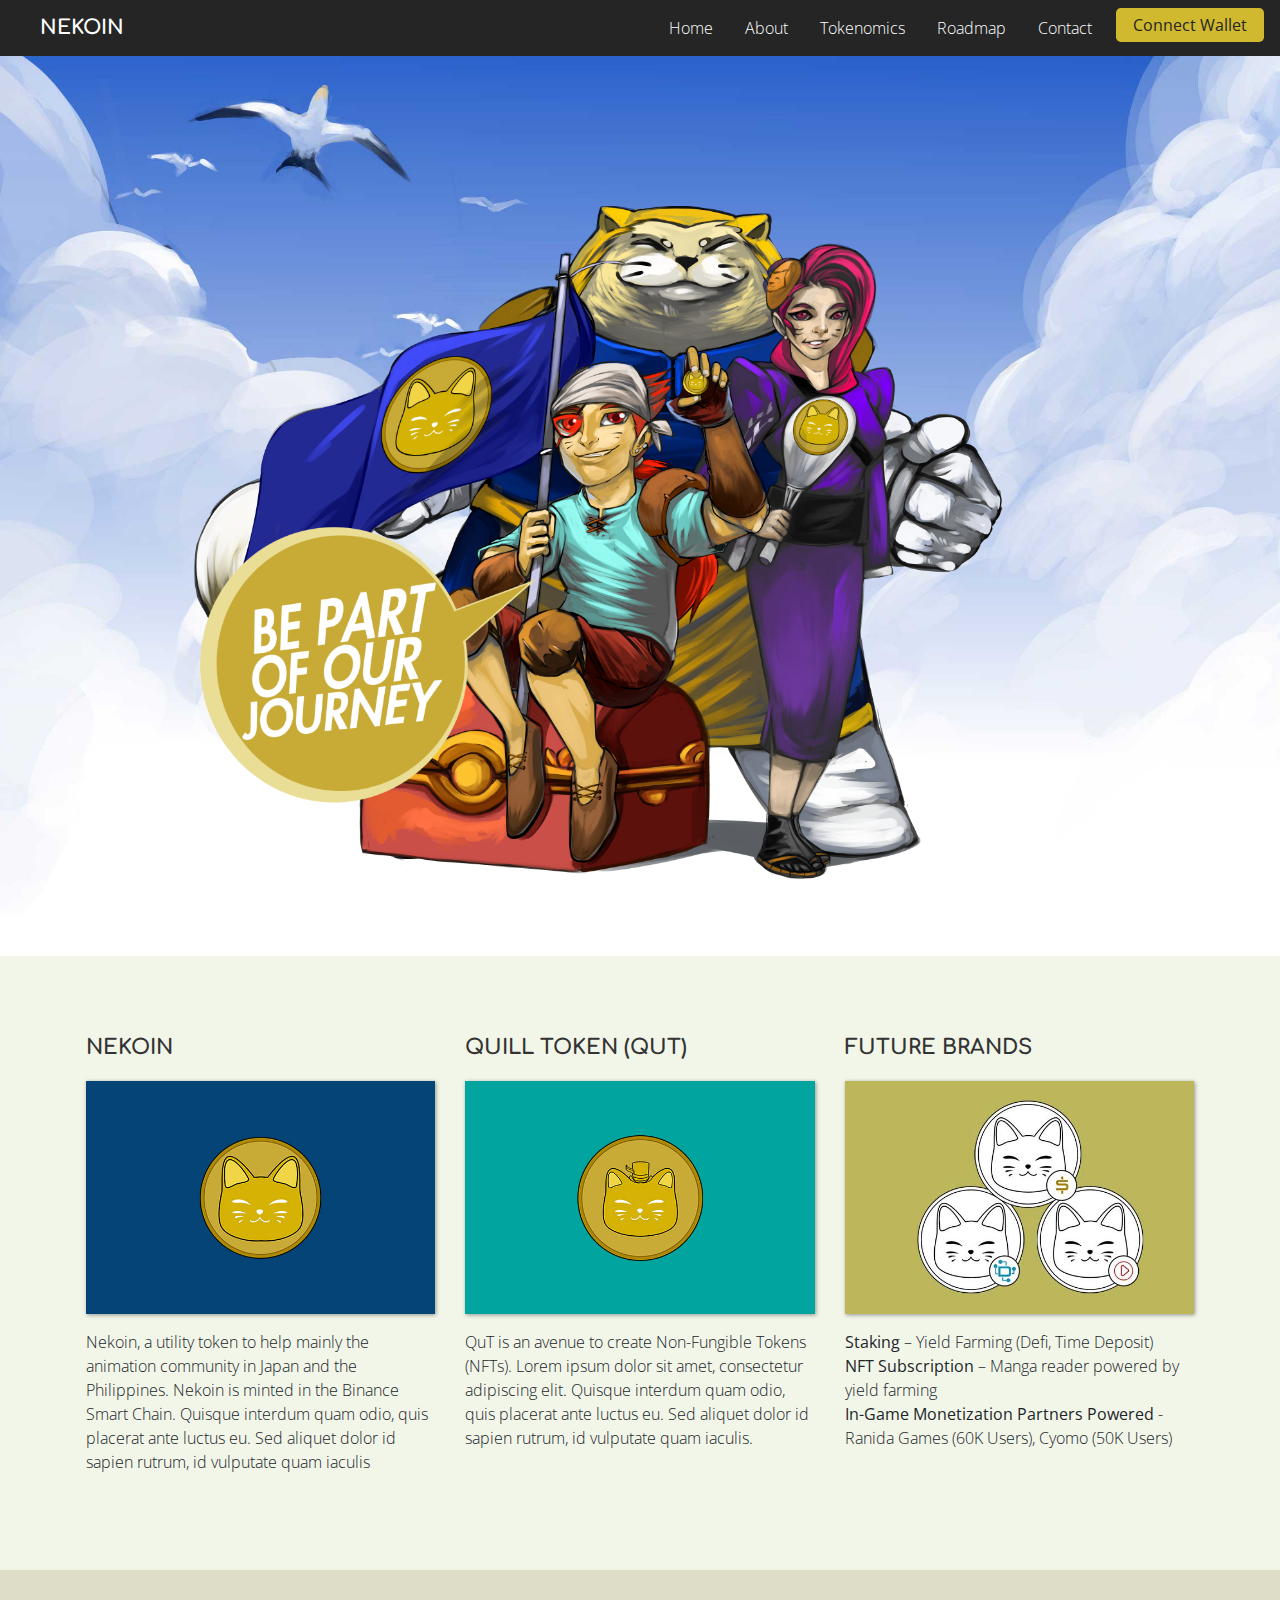
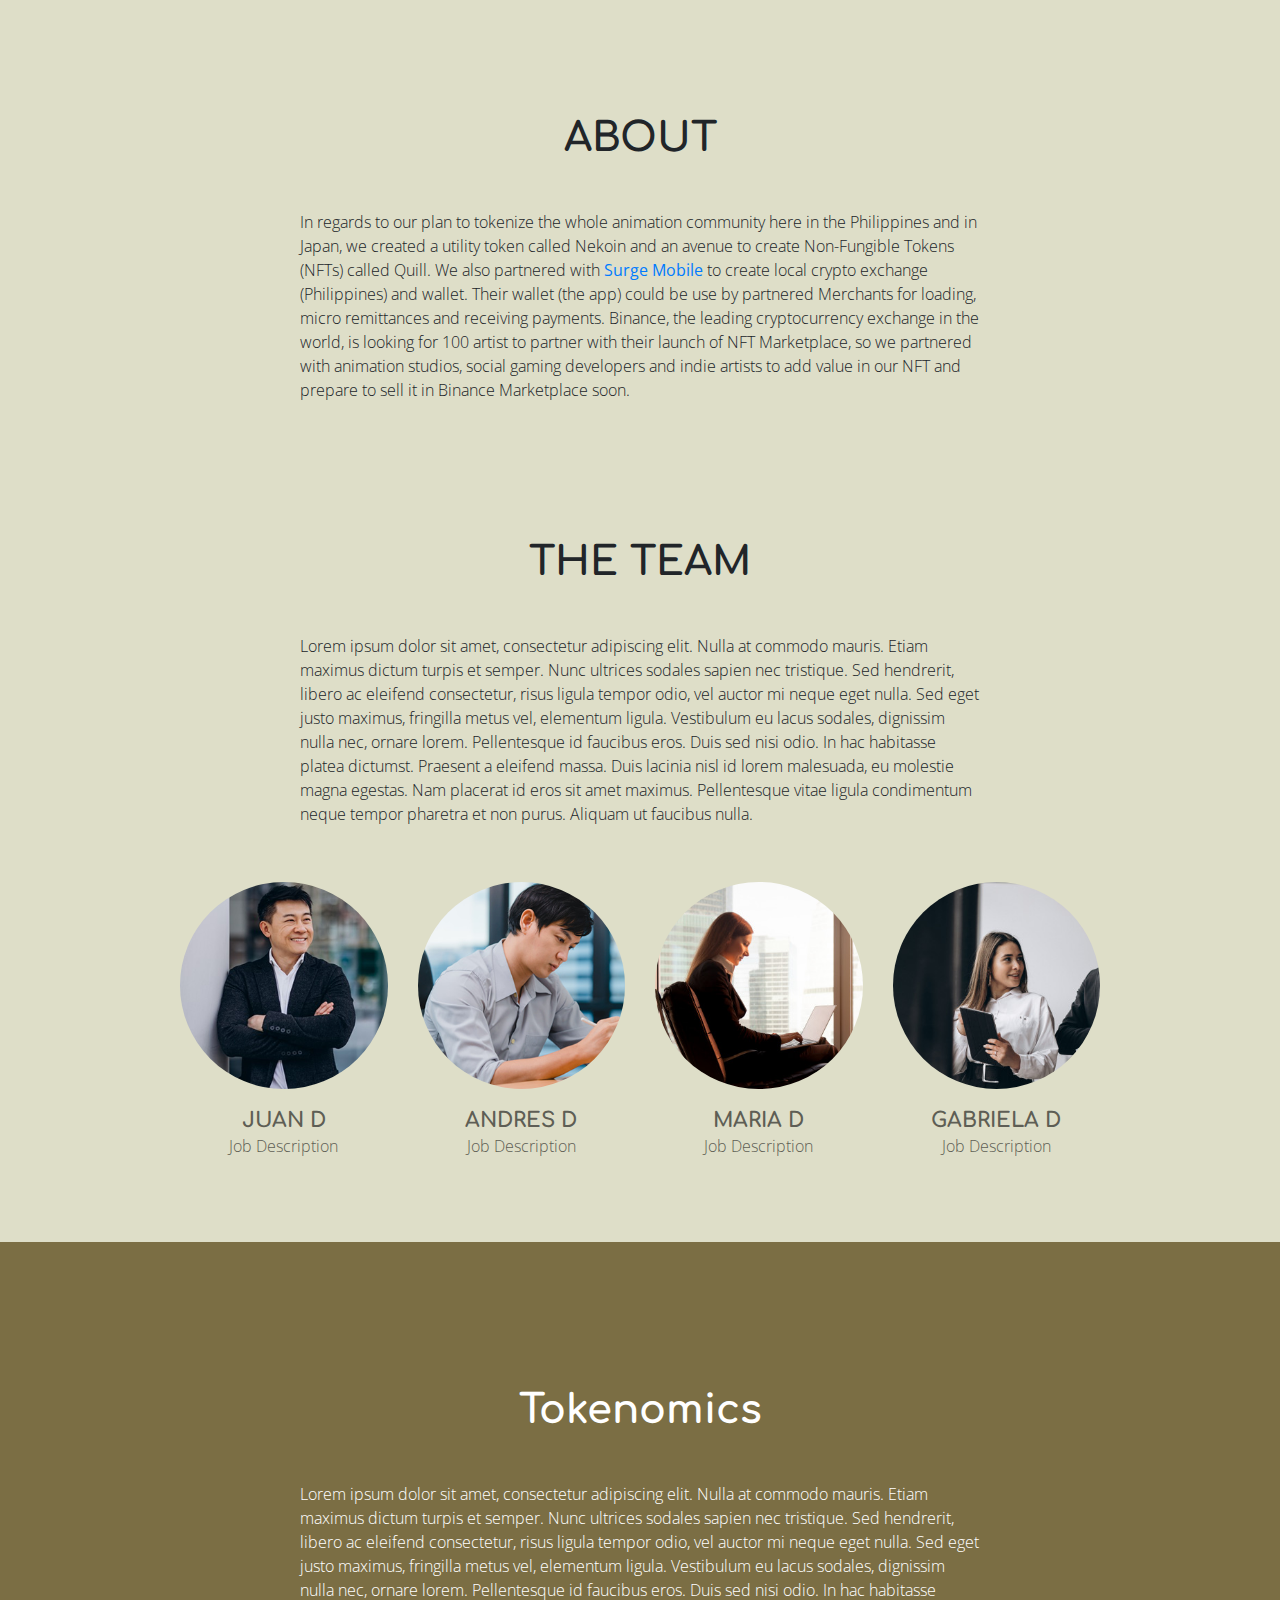
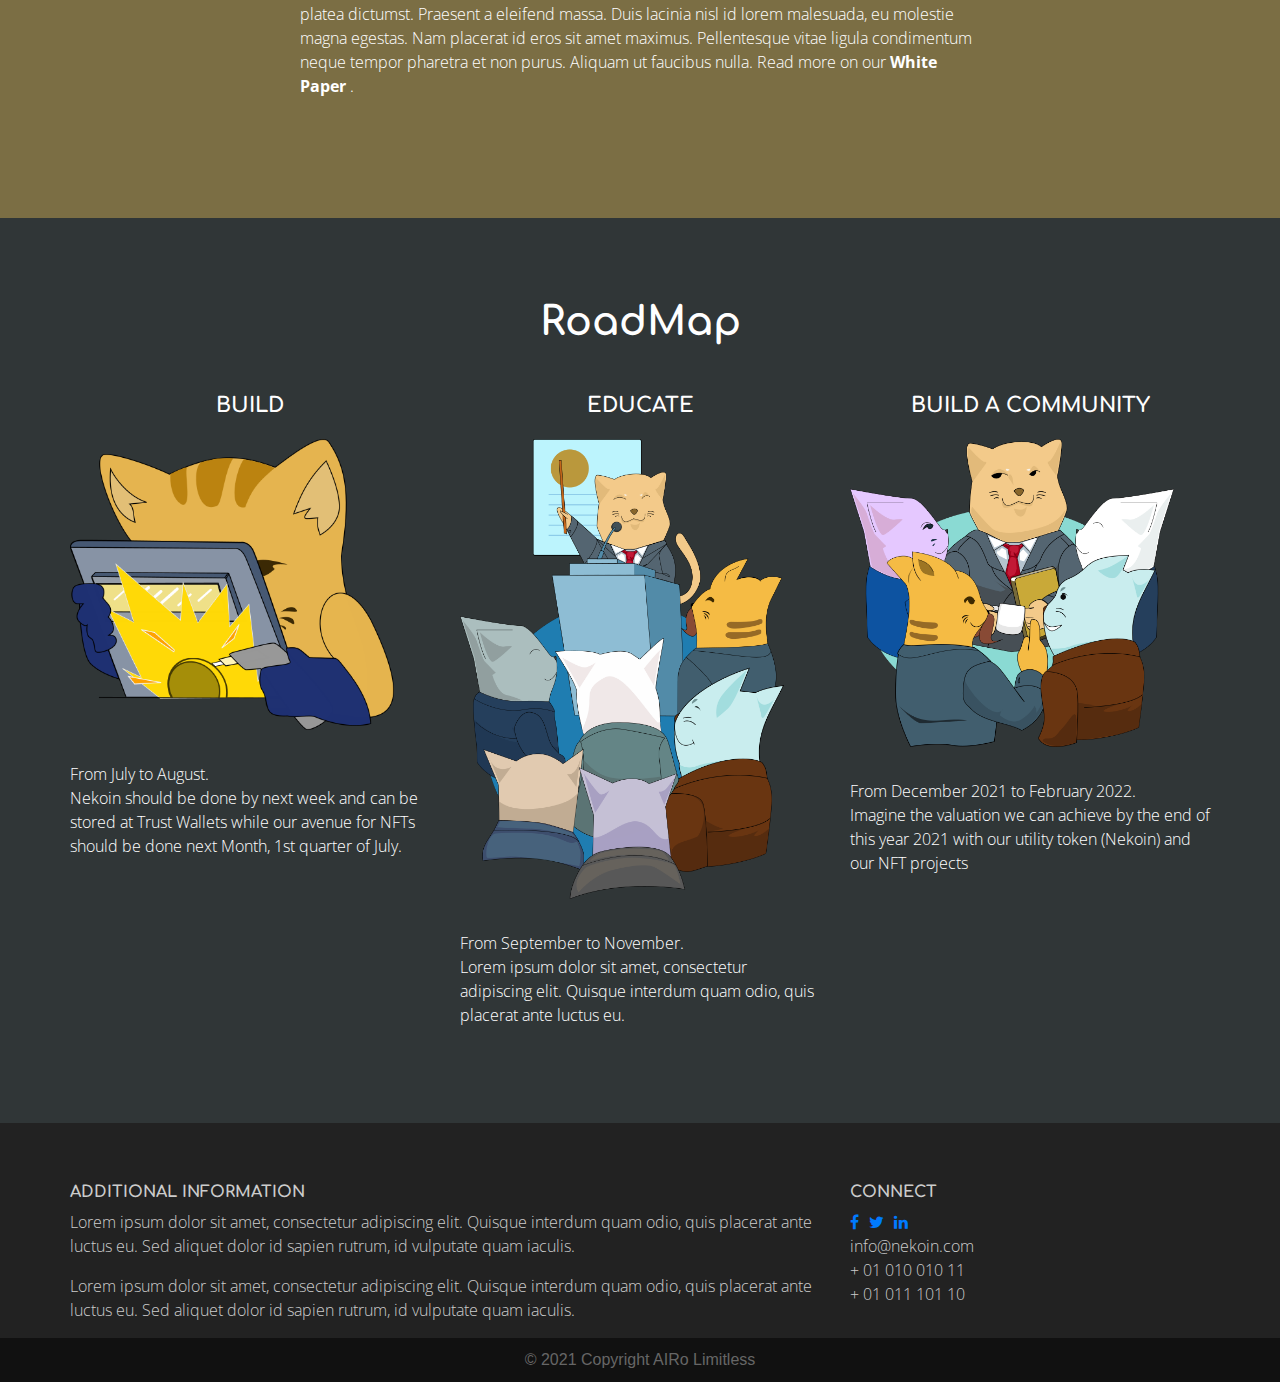
==== commit 42dd8e3d: "Add files via upload" ====
--- a/index.html
+++ b/index.html
@@ -46,11 +46,11 @@
                 <a class="nav-link" href="#roadmap">Roadmap</a>
             </li>
 			
-			 <li class="nav-item">
+			 <!--<li class="nav-item">
                 <a class="nav-link" href="./qut_page.html">QuT</a>
             </li>
 			
-			 <!-- close this for the meantime, not needed yet - raf
+			  close this for the meantime, not needed yet - raf
 			 <li class="nav-item">
                 <a class="nav-link" href="./Nekoin.finance.html">Nekoin.Finance</a>
             </li>
@@ -68,8 +68,33 @@
             <li class="nav-item">
                 <a class="nav-link" href="#connect">Contact</a>
             </li>
+			
+			<li class="nav-item">
+				 <button type="button" class="btn custombtn_2 custombtn_2_size" data-toggle="modal" data-target="#myModal">Connect Wallet</button>
+
+            </li>
+            </li>
         </ul>
     </div>
+	
+			 <!-- Modal -->
+  <div class="modal fade" id="myModal" role="dialog">
+    <div class="modal-dialog modal-lg">
+      <div class="modal-content">
+        <div class="modal-header">
+		<h4 class="modal-title">Wallet</h4>
+
+          <button type="button" class="close" data-dismiss="modal">&times;</button>
+        </div>
+        <div class="modal-body">
+          <p>Connect Your Wallet</p>
+        </div>
+        <div class="modal-footer">
+          <button type="button" class="btn btn-default" data-dismiss="modal">Close</button>
+        </div>
+      </div>
+    </div>
+  </div>
 	</nav>
 	
   	<header class="page-header header container-fluid">
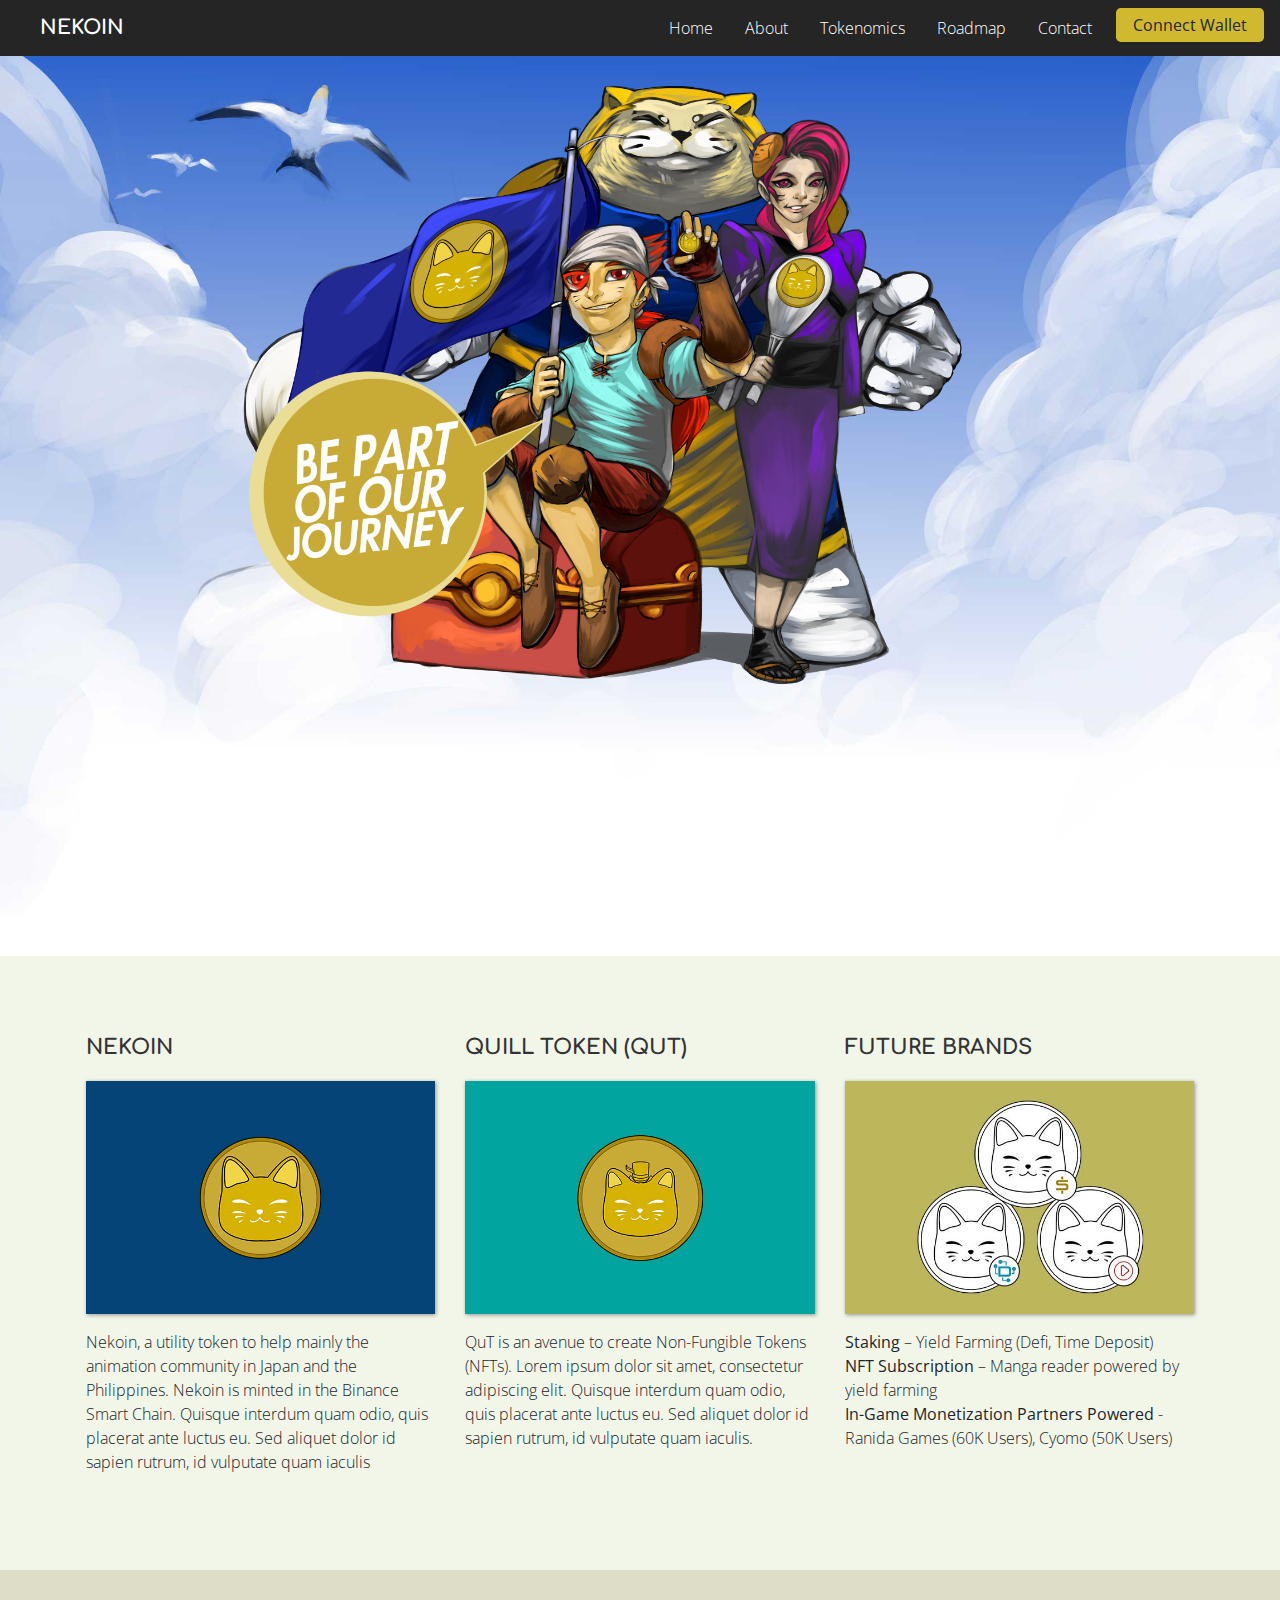
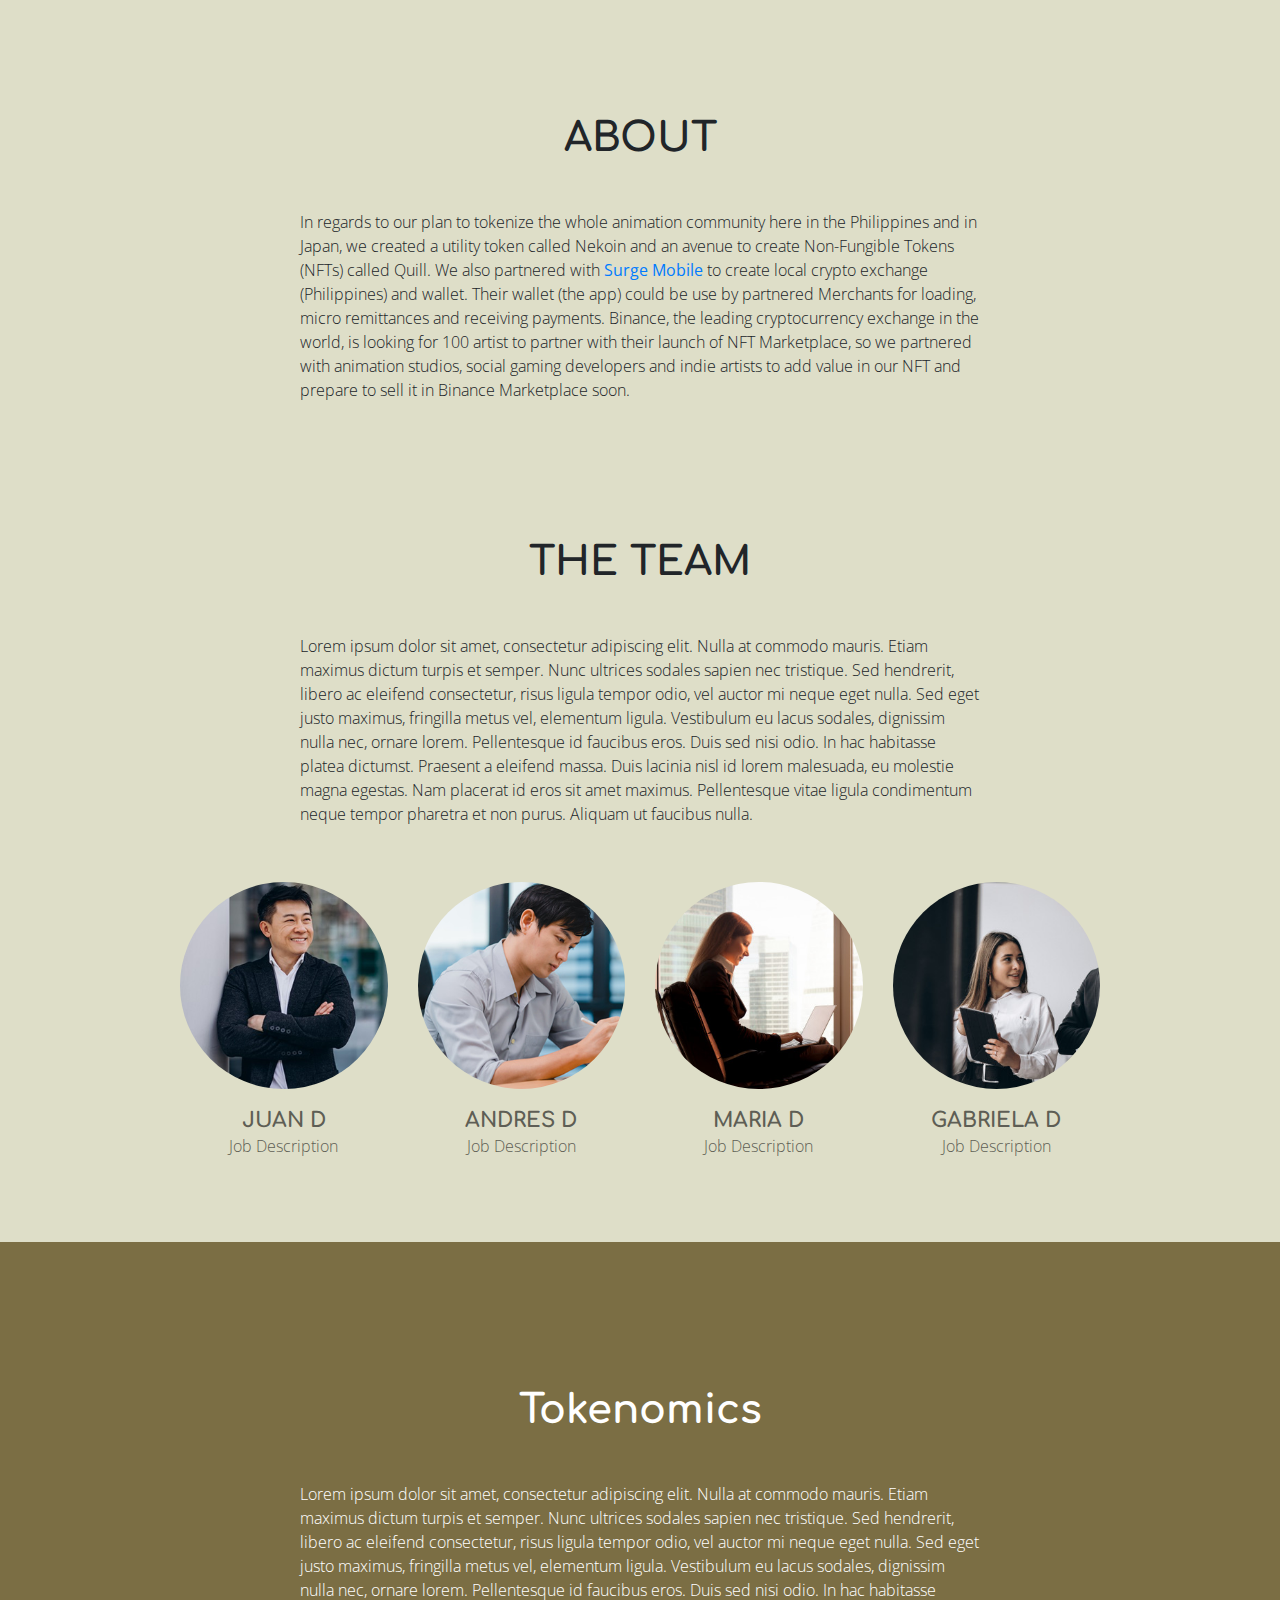
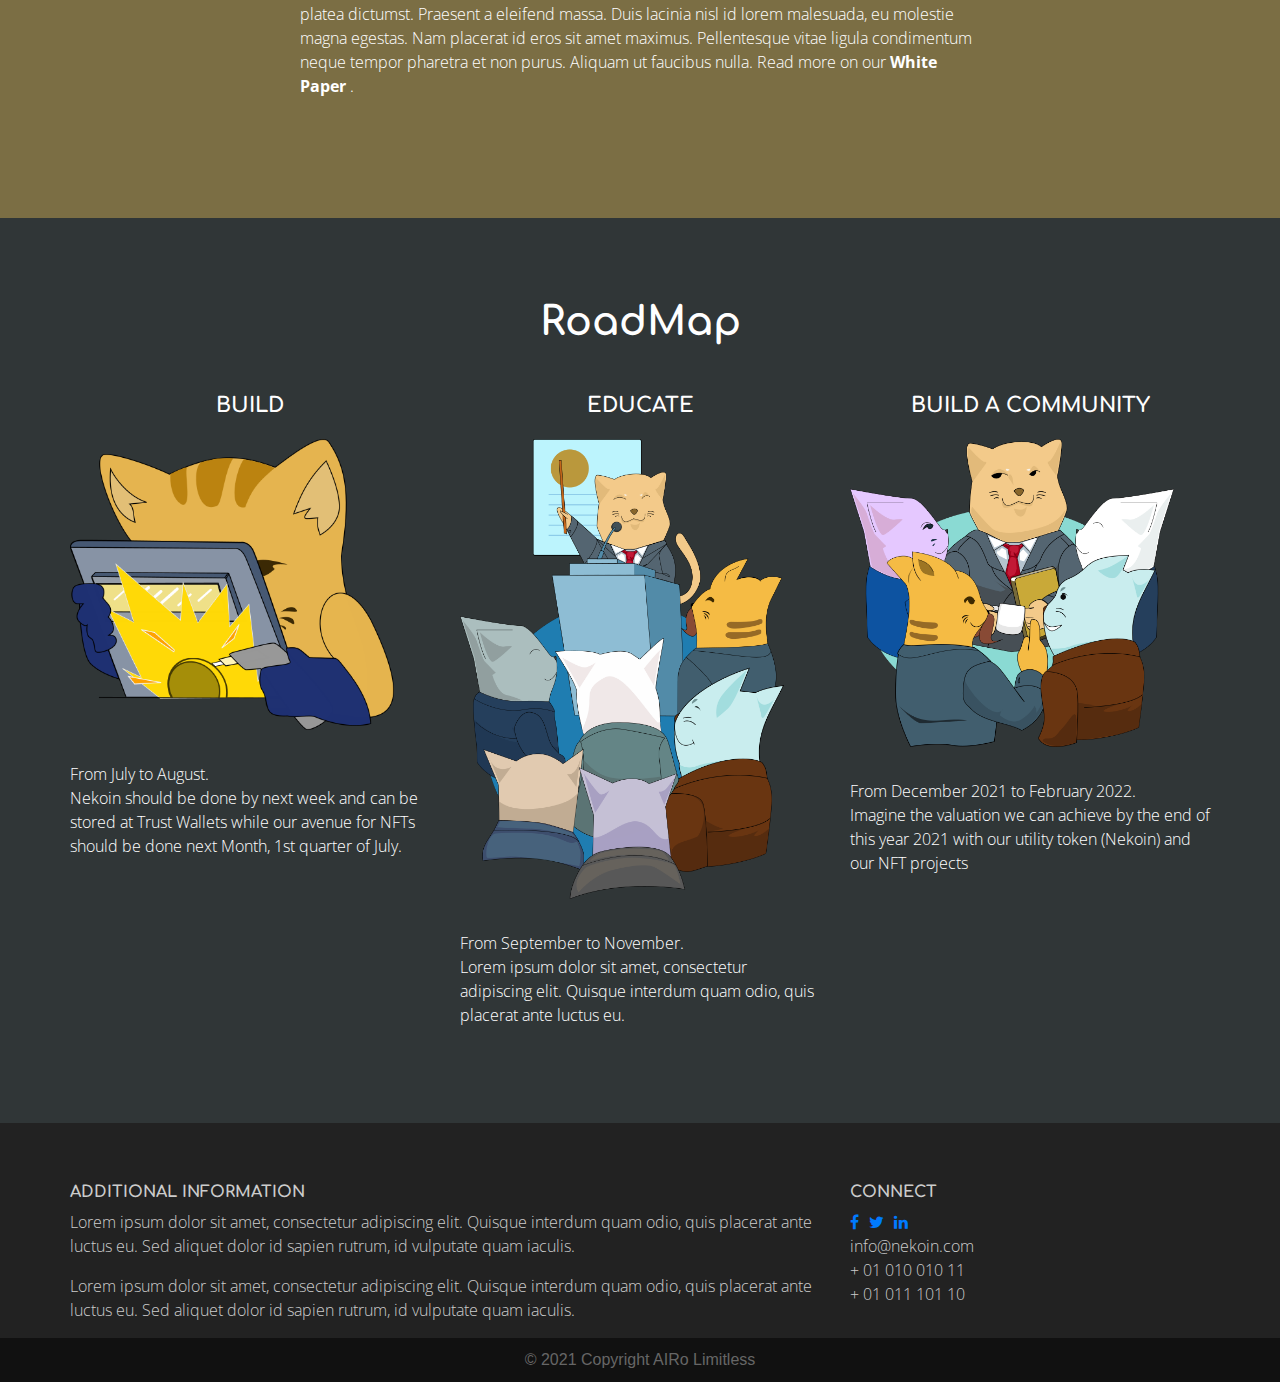
==== commit c66d6d3b: "Add files via upload" ====
--- a/index.html
+++ b/index.html
@@ -97,7 +97,7 @@
   </div>
 	</nav>
 	
-  	<header class="page-header header container-fluid">
+  	<header class="page-header container-fluid header ">
 	<div>
 
 	<p>
--- a/css/main.css
+++ b/css/main.css
@@ -71,9 +71,10 @@
 
 .header_img {
 	
-	width: 900px;
+	width: 800px;
 	height: auto;
-	padding-top: 150px;
+	padding-top: 30px;
+	padding-bottom: 200px;
 	vertical-align: middle;
 }
 
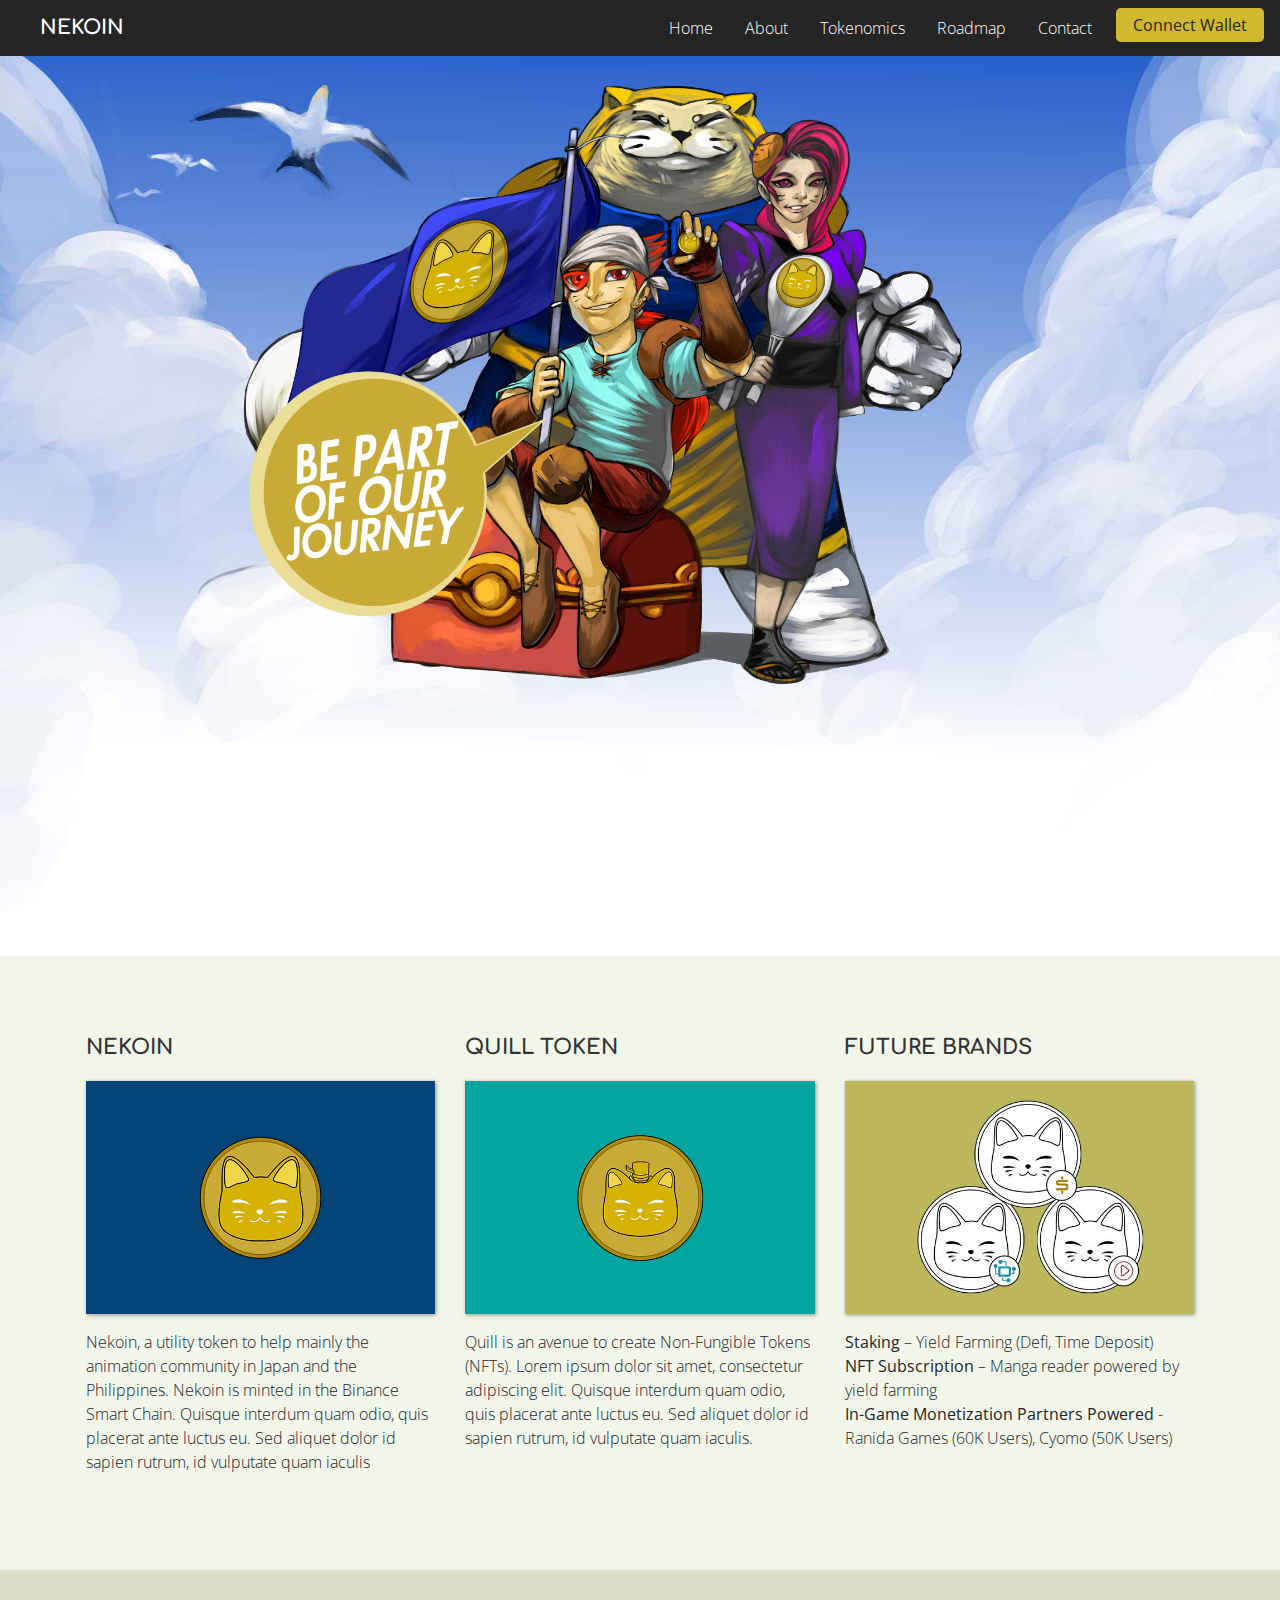
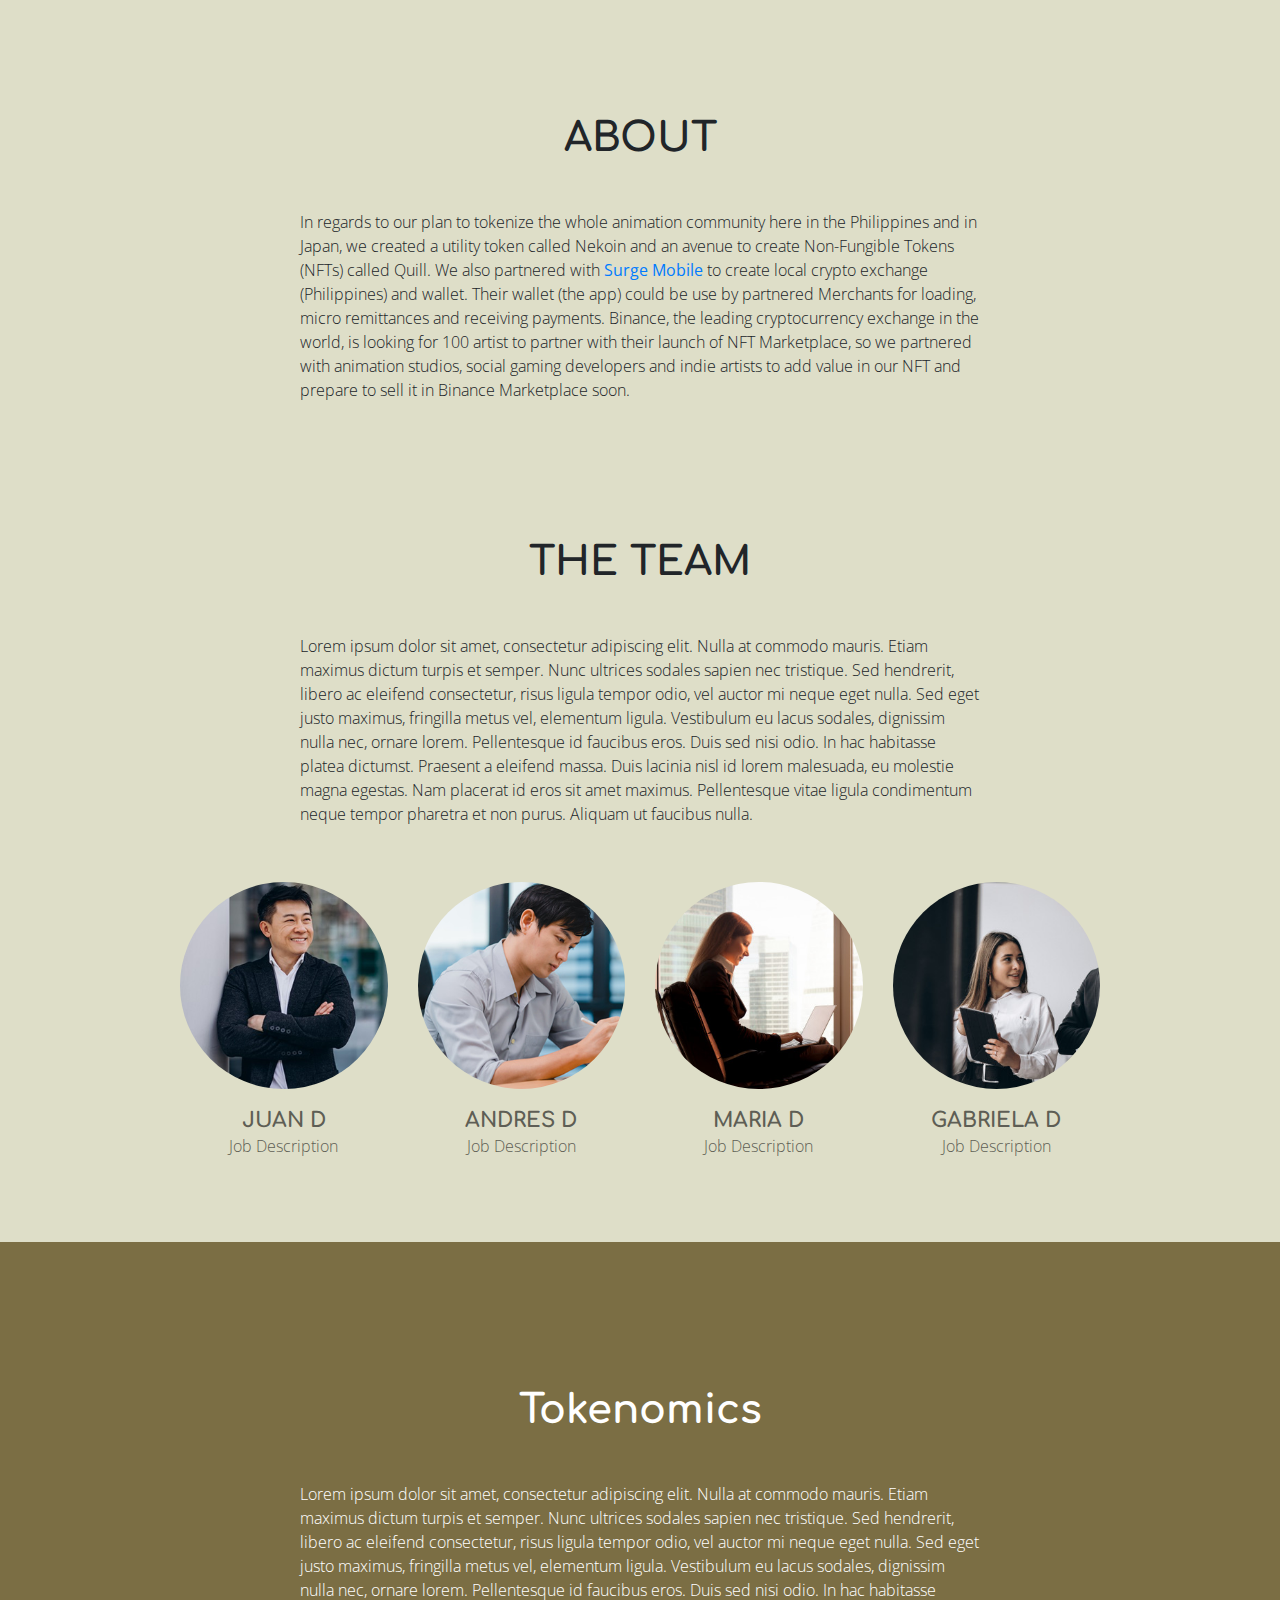
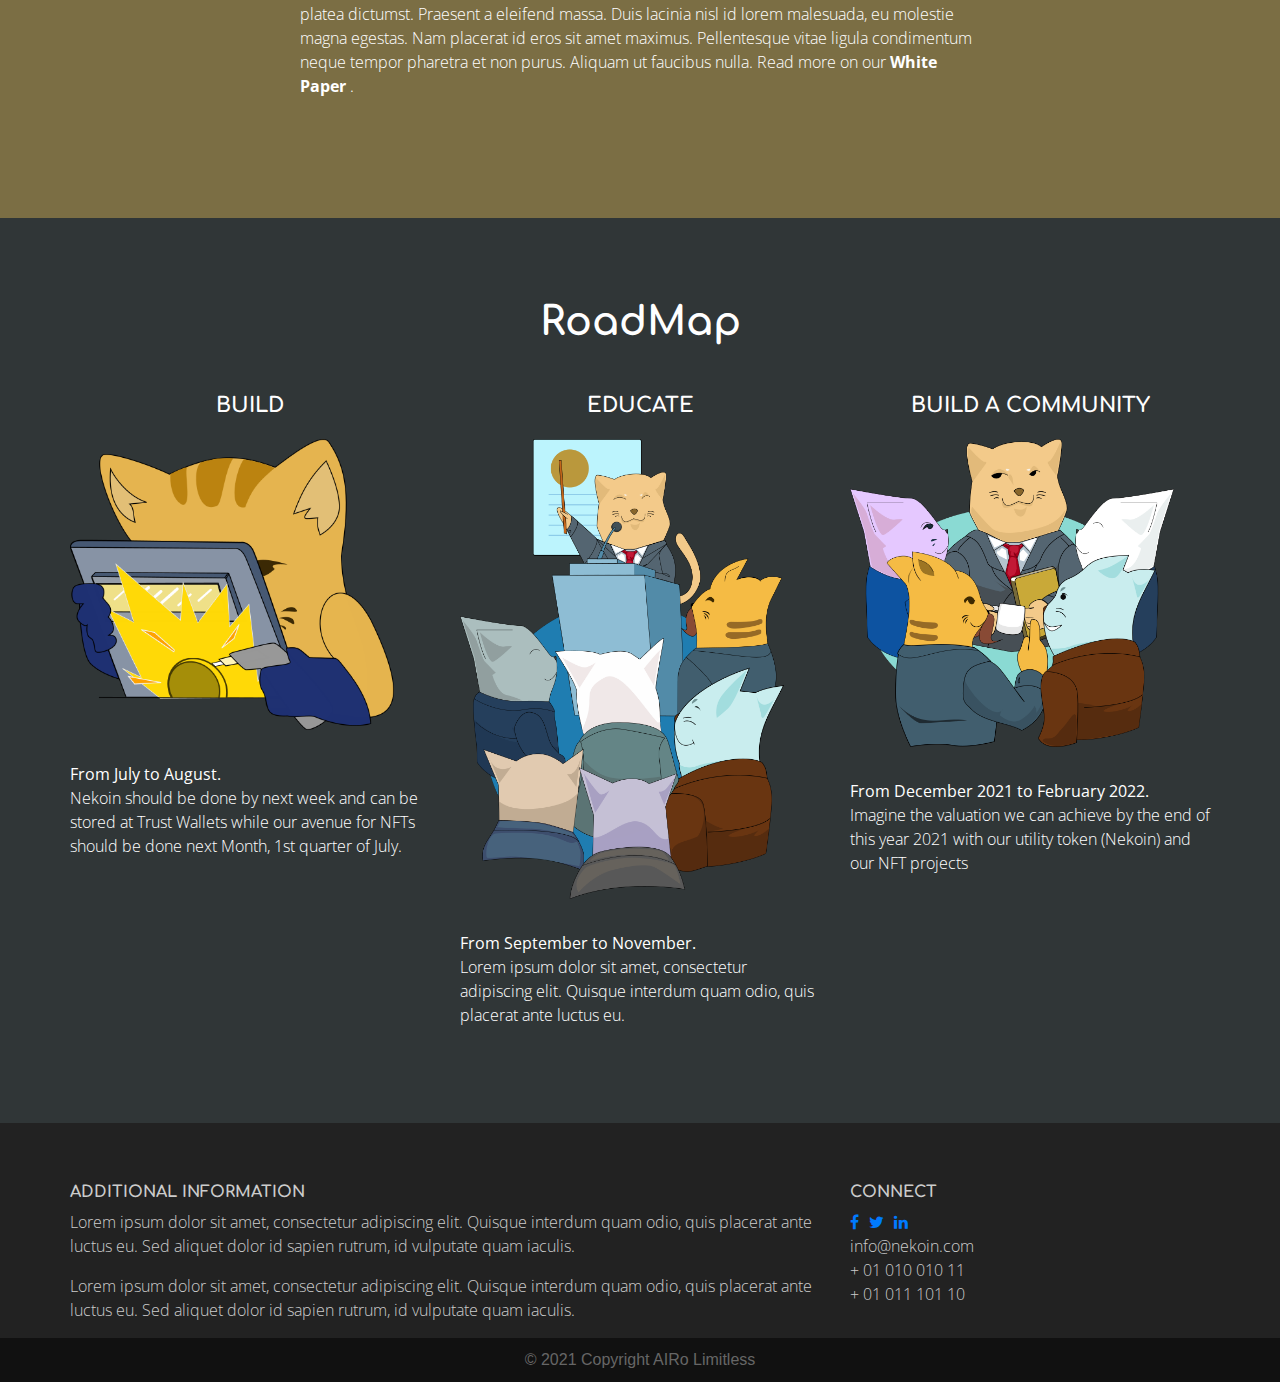
==== commit 53aa8c54: "Add files via upload" ====
--- a/index.html
+++ b/index.html
@@ -10,6 +10,9 @@
 		<link rel="stylesheet" href="./css/bootstrap.min.css">
 		<link rel="stylesheet" type="text/css" href="./css/main.css">
 		<link rel="stylesheet" href="./css/font-awesome.min.css">
+		 
+		<link rel="icon" href="./img/favicon_nekoin.png" type="image/png" sizes="16x16">
+		
 		<link rel="stylesheet" type="text/css" href="//fonts.googleapis.com/css?family=Open+Sans" />
 		
 		
@@ -119,9 +122,9 @@
         </div>
         
         <div class="col-lg-4 col-md-4 col-sm-12">
-            <h3 class="feature-title">Quill Token (QuT)</h3>
+            <h3 class="feature-title">Quill Token</h3>
             <img src="img/column-2.jpg" class="img-fluid">
-            <p>QuT is an avenue to create Non-Fungible Tokens (NFTs). Lorem ipsum dolor sit amet, consectetur adipiscing elit. Quisque interdum quam odio, quis placerat ante luctus eu. Sed aliquet dolor id sapien rutrum, id vulputate quam iaculis.</p>
+            <p>Quill is an avenue to create Non-Fungible Tokens (NFTs). Lorem ipsum dolor sit amet, consectetur adipiscing elit. Quisque interdum quam odio, quis placerat ante luctus eu. Sed aliquet dolor id sapien rutrum, id vulputate quam iaculis.</p>
         </div>
         
         <div class="col-lg-4 col-md-4 col-sm-12">
@@ -228,7 +231,7 @@
         <div class="col-lg-4 col-md-4 col-sm-12">
             <h3 class="roadmap-title">BUILD</h3>
             <img src="img/roadmap_image1.png" class="roadmap-images">
-            <p>From July to August. <br>Nekoin should be done by next week and can be stored at Trust Wallets while our avenue for NFTs should be done next Month, 1st quarter of July.
+            <p><b>From July to August.</b> <br>Nekoin should be done by next week and can be stored at Trust Wallets while our avenue for NFTs should be done next Month, 1st quarter of July.
 
 </p>
         </div>
@@ -236,13 +239,13 @@
         <div class="col-lg-4 col-md-4 col-sm-12">
             <h3 class="roadmap-title">EDUCATE</h3>
             <img src="img/roadmap_image2.png" class="roadmap-images">
-            <p>From September to November. <br>Lorem ipsum dolor sit amet, consectetur adipiscing elit. Quisque interdum quam odio, quis placerat ante luctus eu.</p>
+            <p><b>From September to November.</b> <br>Lorem ipsum dolor sit amet, consectetur adipiscing elit. Quisque interdum quam odio, quis placerat ante luctus eu.</p>
         </div>
         
 		<div class="col-lg-4 col-md-4 col-sm-12">
             <h3 class="roadmap-title">BUILD A COMMUNITY</h3>
             <img src="img/roadmap_image3.png" class="roadmap-images">
-            <p>From December 2021 to February 2022. <br>Imagine the valuation we can achieve by the end of this year 2021 with our utility token (Nekoin) and our NFT projects</p>
+            <p><b>From December 2021 to February 2022.</b> <br>Imagine the valuation we can achieve by the end of this year 2021 with our utility token (Nekoin) and our NFT projects</p>
         </div>
 		
 			
--- a/css/main.css
+++ b/css/main.css
@@ -74,7 +74,7 @@
 	width: 800px;
 	height: auto;
 	padding-top: 30px;
-	padding-bottom: 200px;
+	margin-bottom: 80px;
 	vertical-align: middle;
 }
 
@@ -401,15 +401,17 @@
 
 .header {
    
-    background-size: 1000px;
+    background-size: 750px;
+	padding-top: 80px;
     background-position: top;
 	background-repeat: no-repeat;
     position: inherit;
-
-}
-
-	
-	
+	margin-bottom: -280px;
+
+
+}
+
+
 	
  
     .description h1, h2 {
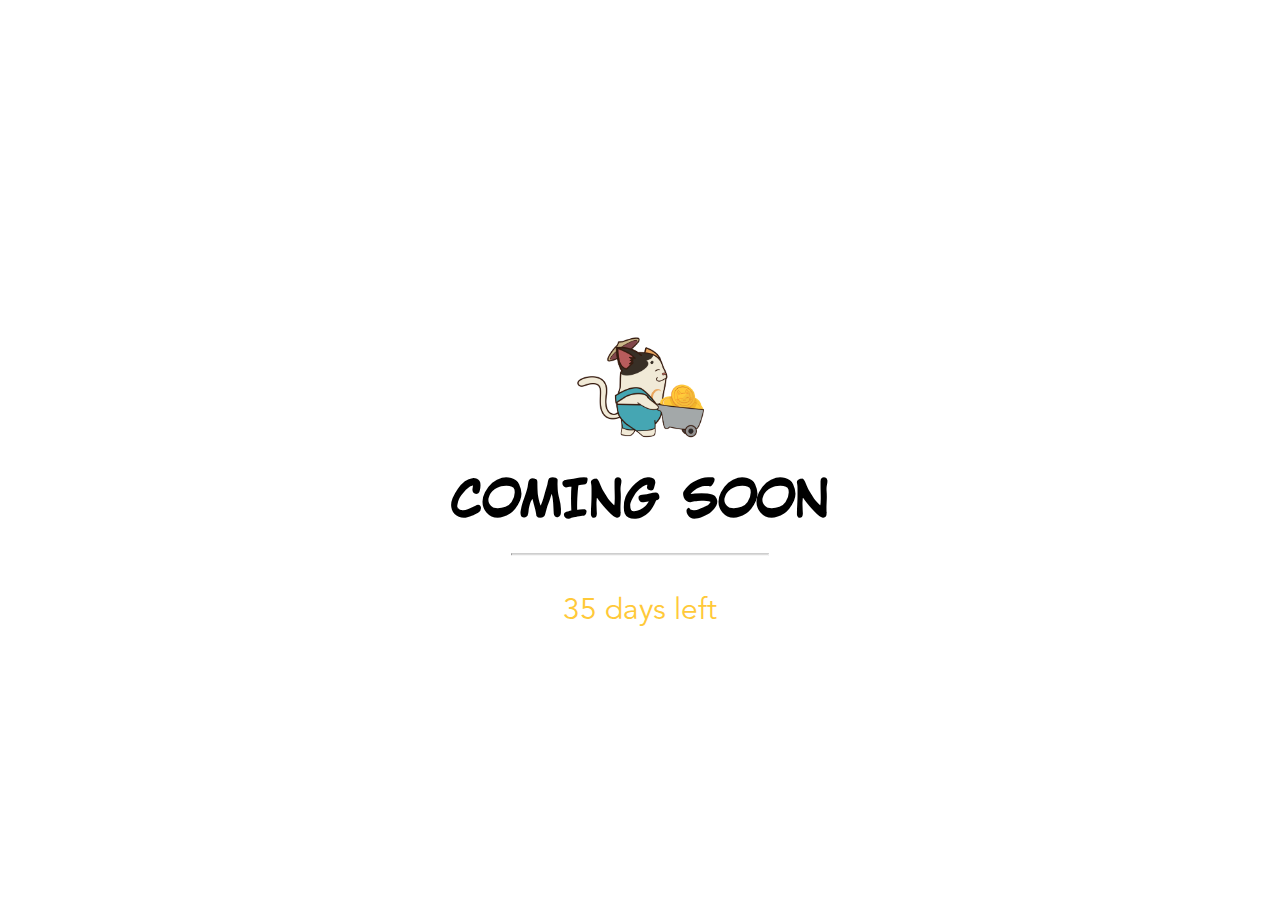
==== commit 5b131cf3: "Add files via upload" ====
--- a/index.html
+++ b/index.html
@@ -3,332 +3,59 @@
 
     <head>
 
-        <title>Nekoin - Design Draft 1</title>
+        <title>Nekoin - Underconstruction</title>
         <meta charset="utf-8">
         <meta name="viewport" content="width=device-width, initial-scale=1">
 		
-		<link rel="stylesheet" href="./css/bootstrap.min.css">
-		<link rel="stylesheet" type="text/css" href="./css/main.css">
-		<link rel="stylesheet" href="./css/font-awesome.min.css">
-		 
-		<link rel="icon" href="./img/favicon_nekoin.png" type="image/png" sizes="16x16">
+		<link rel="stylesheet" href="./css/nekoin_underconstruction_style.css">
 		
-		<link rel="stylesheet" type="text/css" href="//fonts.googleapis.com/css?family=Open+Sans" />
-		
-		
-		<script src="./js/jquery-3.6.0.min.js"></script>
-		<script src="./js/bootstrap.min.js"></script>
-	
-	
 		
     </head>
     
     <body>
 
-	
-	<nav class="navbar navbar-expand-md">
-    <a class="navbar-brand" href="#" style="font-weight:bold">NEKOIN</a>
-	
-    <button class="navbar-toggler navbar-dark" type="button" data-toggle="collapse" data-target="#main-navigation">
-        
-		<span class="navbar-toggler-icon"></span>
-    </button>
-	
-    <div class="collapse navbar-collapse" id="main-navigation">
-        <ul class="navbar-nav">
-            <li class="nav-item">
-                <a class="nav-link" href="#">Home</a>
-            </li>
-            <li class="nav-item">
-                <a class="nav-link" href="#about">About</a>
-            </li>
-			<li class="nav-item">
-                <a class="nav-link" href="#tokenomics">Tokenomics</a>
-            </li>
-			   <li class="nav-item">
-                <a class="nav-link" href="#roadmap">Roadmap</a>
-            </li>
-			
-			 <!--<li class="nav-item">
-                <a class="nav-link" href="./qut_page.html">QuT</a>
-            </li>
-			
-			  close this for the meantime, not needed yet - raf
-			 <li class="nav-item">
-                <a class="nav-link" href="./Nekoin.finance.html">Nekoin.Finance</a>
-            </li>
-			
-			 <li class="nav-item">
-                <a class="nav-link" href="./Nekoin.digital.html">Nekoin.Digital</a>
-            </li>
-			
-				 <li class="nav-item">
-                <a class="nav-link" href="./Nekoin.live.html">Nekoin.Live</a>
-            </li>
-			
-			-->
-			
-            <li class="nav-item">
-                <a class="nav-link" href="#connect">Contact</a>
-            </li>
-			
-			<li class="nav-item">
-				 <button type="button" class="btn custombtn_2 custombtn_2_size" data-toggle="modal" data-target="#myModal">Connect Wallet</button>
-
-            </li>
-            </li>
-        </ul>
-    </div>
-	
-			 <!-- Modal -->
-  <div class="modal fade" id="myModal" role="dialog">
-    <div class="modal-dialog modal-lg">
-      <div class="modal-content">
-        <div class="modal-header">
-		<h4 class="modal-title">Wallet</h4>
-
-          <button type="button" class="close" data-dismiss="modal">&times;</button>
-        </div>
-        <div class="modal-body">
-          <p>Connect Your Wallet</p>
-        </div>
-        <div class="modal-footer">
-          <button type="button" class="btn btn-default" data-dismiss="modal">Close</button>
-        </div>
-      </div>
-    </div>
-  </div>
-	</nav>
-	
-  	<header class="page-header container-fluid header ">
-	<div>
-
-	<p>
-	<img src="img/Nekoin_chars.png" class="header_img img-fluid mx-auto d-block">		
-	</p>
-	
+	<div class="nekoinpage">	
+	<div class="middle">
+	<div> <img class="nekoinimage" src ="./img/Nekoin_Nekoin_placeholder.png"> </div>	
+    
+	<h1>COMING SOON</h1>
+    <hr>
+    <p class="timertex"id="demo" style="font-size:30px" >35 days left</p>
 	</div>
-	</header>
-
-	<div class="container features">
-    
-	
-	<div class="row">
-
-        <div class="col-lg-4 col-md-4 col-sm-12">
-            <h3 class="feature-title">Nekoin</h3>
-            <img src="img/column-1.jpg" class="img-fluid">
-            <p>Nekoin, a utility token to help mainly the animation community in Japan and the Philippines. Nekoin is minted in the Binance Smart Chain. Quisque interdum quam odio, quis placerat ante luctus eu. Sed aliquet dolor id sapien rutrum, id vulputate quam iaculis</p>
-        </div>
-        
-        <div class="col-lg-4 col-md-4 col-sm-12">
-            <h3 class="feature-title">Quill Token</h3>
-            <img src="img/column-2.jpg" class="img-fluid">
-            <p>Quill is an avenue to create Non-Fungible Tokens (NFTs). Lorem ipsum dolor sit amet, consectetur adipiscing elit. Quisque interdum quam odio, quis placerat ante luctus eu. Sed aliquet dolor id sapien rutrum, id vulputate quam iaculis.</p>
-        </div>
-        
-        <div class="col-lg-4 col-md-4 col-sm-12">
-   
-		<h3 class="feature-title">Future Brands</h3>
-	
-			<img src="img/column-3.jpg" class="img-fluid">
-            <p><b>Staking</b> – Yield Farming (Defi, Time Deposit)<br>
-<b>NFT Subscription</b> – Manga reader powered by yield farming<br>
-<b>In-Game Monetization Partners Powered</b> - Ranida Games (60K Users), Cyomo (50K Users)<br>
-</p>
-        </div>
-   
-        </div>
-		
-			
-
-    </div>
-	
-	
-	
-	
-	
-	
 	</div>
 	
 	
-	
-	<div class="background">
-    
-		<div class ="sectiontitle" id ="about"><H1> ABOUT <H2></div>
-	<div class="team_description"> <p>In regards to our plan to tokenize the whole animation community here in the Philippines and in Japan, we created a utility token called Nekoin and an avenue to create Non-Fungible Tokens (NFTs) called Quill. We also partnered with <a href=""><b>Surge Mobile</b></a> to create local crypto exchange (Philippines) and wallet. Their wallet (the app) could be use by partnered Merchants for loading, micro remittances and receiving payments.  Binance, the leading cryptocurrency exchange in the world, is looking for 100 artist to partner with their launch of NFT Marketplace, so we partnered with animation studios, social gaming developers and indie artists to add value in our NFT and prepare to sell it in Binance Marketplace soon.
-	</p></div>
-	
-	
-	
-	<div class ="sectiontitle" ><H1> THE TEAM <H2></div>
-	<div class="team_description"> <p>Lorem ipsum dolor sit amet, consectetur adipiscing elit. Nulla at commodo mauris. Etiam maximus dictum turpis et semper. Nunc ultrices sodales sapien nec tristique. Sed hendrerit, libero ac eleifend consectetur, risus ligula tempor odio, vel auctor mi neque eget nulla. Sed eget justo maximus, fringilla metus vel, elementum ligula. Vestibulum eu lacus sodales, dignissim nulla nec, ornare lorem. Pellentesque id faucibus eros. Duis sed nisi odio. In hac habitasse platea dictumst. Praesent a eleifend massa. Duis lacinia nisl id lorem malesuada, eu molestie magna egestas. Nam placerat id eros sit amet maximus. Pellentesque vitae ligula condimentum neque tempor pharetra et non purus. Aliquam ut faucibus nulla. </p></div>
-	
-	<div class="container team">
-	
-    <div class="row">
-        
-
-	<div class="card col-lg-3 col-md-3 col-sm-4 text-center">
-    <img class="card-img-top rounded-circle" src="img/team-image-1.png" alt="Nekoin Team">
-    <div class="card-body">
-        <h4 class="card-title">Juan D</h4>
-        <p class="card-text">Job Description</p>
-    </div>
-	</div>
-
-	<div class="card col-lg-3 col-md-3 col-sm-4 text-center">
-    <img class="card-img-top rounded-circle" src="img/team-image-2.png" alt="Nekoin Team">
-    <div class="card-body">
-        <h4 class="card-title">Andres D</h4>
-        <p class="card-text">Job Description</p>
-    </div>
-	</div>
-
-	<div class="card col-lg-3 col-md-3 col-sm-4 text-center">
-    <img class="card-img-top rounded-circle" src="img/team-image-3.png" alt="Nekoin Team">
-    <div class="card-body">
-        <h4 class="card-title">Maria D</h4>
-        <p class="card-text">Job Description</p>
-    </div>
-	</div>
-	
-	
-	<div class="card col-lg-3 col-md-3 col-sm-4 text-center">
-    <img class="card-img-top rounded-circle" src="img/team-image-4.png" alt="Nekoin Team">
-    <div class="card-body">
-        <h4 class="card-title">Gabriela D</h4>
-        <p class="card-text">Job Description</p>
-    </div>
-	</div>
-	
-	
-    </div>
-	
-    </div>
-	
-	
-	
-	
-	</div>
-	
-	<div class="background_option2">
-    
-	<div class ="sectiontitle" id ="tokenomics"><H1> Tokenomics <H2></div>
-	<div class="team_description"> <p>Lorem ipsum dolor sit amet, consectetur adipiscing elit. Nulla at commodo mauris. Etiam maximus dictum turpis et semper. Nunc ultrices sodales sapien nec tristique. Sed hendrerit, libero ac eleifend consectetur, risus ligula tempor odio, vel auctor mi neque eget nulla. Sed eget justo maximus, fringilla metus vel, elementum ligula. Vestibulum eu lacus sodales, dignissim nulla nec, ornare lorem. Pellentesque id faucibus eros. Duis sed nisi odio. In hac habitasse platea dictumst. Praesent a eleifend massa. Duis lacinia nisl id lorem malesuada, eu molestie magna egestas. Nam placerat id eros sit amet maximus. Pellentesque vitae ligula condimentum neque tempor pharetra et non purus. Aliquam ut faucibus nulla. Read more on our <a href="#"> White Paper</a> .</p></div>
-    </div>
-	
-		
-		<div class="background_option3">
-		<div class="container">
-	
-    
-		<div class ="sectiontitle" id ="roadmap"><H1> RoadMap <H2></div>
-
-	
-		<div class="row">
-
-        <div class="col-lg-4 col-md-4 col-sm-12">
-            <h3 class="roadmap-title">BUILD</h3>
-            <img src="img/roadmap_image1.png" class="roadmap-images">
-            <p><b>From July to August.</b> <br>Nekoin should be done by next week and can be stored at Trust Wallets while our avenue for NFTs should be done next Month, 1st quarter of July.
-
-</p>
-        </div>
-        
-        <div class="col-lg-4 col-md-4 col-sm-12">
-            <h3 class="roadmap-title">EDUCATE</h3>
-            <img src="img/roadmap_image2.png" class="roadmap-images">
-            <p><b>From September to November.</b> <br>Lorem ipsum dolor sit amet, consectetur adipiscing elit. Quisque interdum quam odio, quis placerat ante luctus eu.</p>
-        </div>
-        
-		<div class="col-lg-4 col-md-4 col-sm-12">
-            <h3 class="roadmap-title">BUILD A COMMUNITY</h3>
-            <img src="img/roadmap_image3.png" class="roadmap-images">
-            <p><b>From December 2021 to February 2022.</b> <br>Imagine the valuation we can achieve by the end of this year 2021 with our utility token (Nekoin) and our NFT projects</p>
-        </div>
-		
-			
-
-		</div>
-	
-	
-	
-	
-	
-	
-	</div>
-	</div>
-
-	
-	
-	
-	
-	<footer class="page-footer">
-	
-    <div class="container">
-	
-        <div class="row">
-		
-        <div class="col-lg-8 col-md-8 col-sm-12">
-                <h6 class="text-uppercase font-weight-bold">Additional Information</h6>
-                <p>Lorem ipsum dolor sit amet, consectetur adipiscing elit. Quisque interdum quam odio, quis placerat ante luctus eu. Sed aliquet dolor id sapien rutrum, id vulputate quam iaculis.</p>
-                <p>Lorem ipsum dolor sit amet, consectetur adipiscing elit. Quisque interdum quam odio, quis placerat ante luctus eu. Sed aliquet dolor id sapien rutrum, id vulputate quam iaculis.</p>
-        </div>
-		
-        <div class="col-lg-4 col-md-4 col-sm-12">
-            <h6 class="text-uppercase font-weight-bold" id= "connect">Connect</h6>
-            <p><a href="#" class="so fa fa-facebook"></a>  <a href="#" class="so fa fa-twitter"></a> <a href="#" class="so fa fa-linkedin"></a>
-            <br/>info@nekoin.com
-            <br/>+ 01 010 010 11
-            <br/>+ 01 011 101 10</p>
-        </div>
-		
-		</div>
-		
-	</div>
-	
-	
-	</footer>
-	    <div class="footer-copyright text-center">© 2021 Copyright AIRo Limitless</div>
-
-	
-	<script src="./js/main.js"></script>
-	
-	
-	<div id="nekoin-modal" class="modal fade">
-    <div class="modal-dialog modal-lg modal-dialog-centered">
-    <div class="modal-content">
-
-	<div class="modal-header">
-    <img class="rounded-circle mx-auto" src="img/mail_icon.png" alt="nekoin modal">
-    <button type="button" class="close" data-dismiss="modal" aria-label="close">
-        <span>x</span>
-    </button>
-	</div>
-	
-	<div class="modal-body text-center">
-    <h4>Subscribe to our newsletter</h4>
-    <p>Lorem ipsum dolor sit amet, consectetur adipiscing elit. Quisque interdum quam odio, quis placerat ante luctus eu.</p>
-    <div class="input-group">
-        <input type="email" class="form-control" placeholder="Enter your email address" name="email">
-        <div class="input-group-append">
-            <input type="submit" class="btn" value="Subscribe">
-		</div>
-    </div>
-	</div>
-		
-		
-    </div>
-	
-    </div>
-	</div>
-	
-
-	
-
-	
     </body>
 
+<script>
+// Set the date we're counting down to
+var countDownDate = new Date("July 27, 2021 15:37:25").getTime();
+
+// Update the count down every 1 second
+var countdownfunction = setInterval(function() {
+
+  // Get todays date and time
+  var now = new Date().getTime();
+  
+  // Find the distance between now an the count down date
+  var distance = countDownDate - now;
+  
+  // Time calculations for days, hours, minutes and seconds
+  var days = Math.floor(distance / (1000 * 60 * 60 * 24));
+  var hours = Math.floor((distance % (1000 * 60 * 60 * 24)) / (1000 * 60 * 60));
+  var minutes = Math.floor((distance % (1000 * 60 * 60)) / (1000 * 60));
+  var seconds = Math.floor((distance % (1000 * 60)) / 1000);
+  
+  // Output the result in an element with id="demo"
+  document.getElementById("demo").innerHTML = days + "d " + hours + "h "
+  + minutes + "m " + seconds + "s ";
+  
+  // If the count down is over, write some text 
+  if (distance < 0) {
+    clearInterval(countdownfunction);
+    document.getElementById("demo").innerHTML = "EXPIRED";
+  }
+}, 1000);
+</script>
 
 </html>--- a/css/nekoin_underconstruction_style.css
+++ b/css/nekoin_underconstruction_style.css
@@ -0,0 +1,119 @@
+/*Style For Nekoin - Underconstruction*/
+
+
+@font-face {
+  font-family: CC Wild Words Roman;
+  src: url(../fonts/CCWildWordsRoman.ttf);
+}
+
+@font-face {
+  font-family: Avenir;
+  src: url(../fonts/AvenirBook.ttf);
+}
+
+
+
+
+h1 {
+	
+	font-family: CC Wild Words Roman;
+	
+}
+
+
+p {
+	
+	font-family: Avenir;
+	
+}
+
+
+
+
+body, html {
+  height: 100%;
+  margin: 0;
+}
+
+.nekoinpage {
+  
+  height: 100%;
+  background-position: center;
+  background-size: cover;
+  position: relative;
+  font-size: 25px;
+}
+
+
+.nekoinimage {
+
+width:20%;
+padding-top: 100px;
+}
+
+.timertex{
+	
+	color:#FFC939;	
+}
+
+
+.topleft {
+  position: absolute;
+  top: 0;
+  left: 16px;
+}
+
+.bottomleft {
+  position: absolute;
+  bottom: 0;
+  left: 16px;
+}
+
+.middle {
+  position: absolute;
+  top: 50%;
+  left: 50%;
+  transform: translate(-50%, -50%);
+  text-align: center;
+}
+
+hr {
+  margin: auto;
+  width: 40%;
+}
+
+
+
+@media only screen and (max-width: 360px) 
+{
+.nekoinimage {
+	width:50%;
+}
+
+}
+
+@media only screen and (max-width: 600px) 
+{
+	
+.nekoinimage {
+	width:50%;
+}
+}
+
+@media only screen and (max-width: 768px) 
+{
+	
+.nekoinimage {
+	width:50%;
+}
+}
+
+@media only screen and (max-width: 800px) 
+{
+	
+.nekoinimage {
+	width:50%;
+}
+}
+
+
